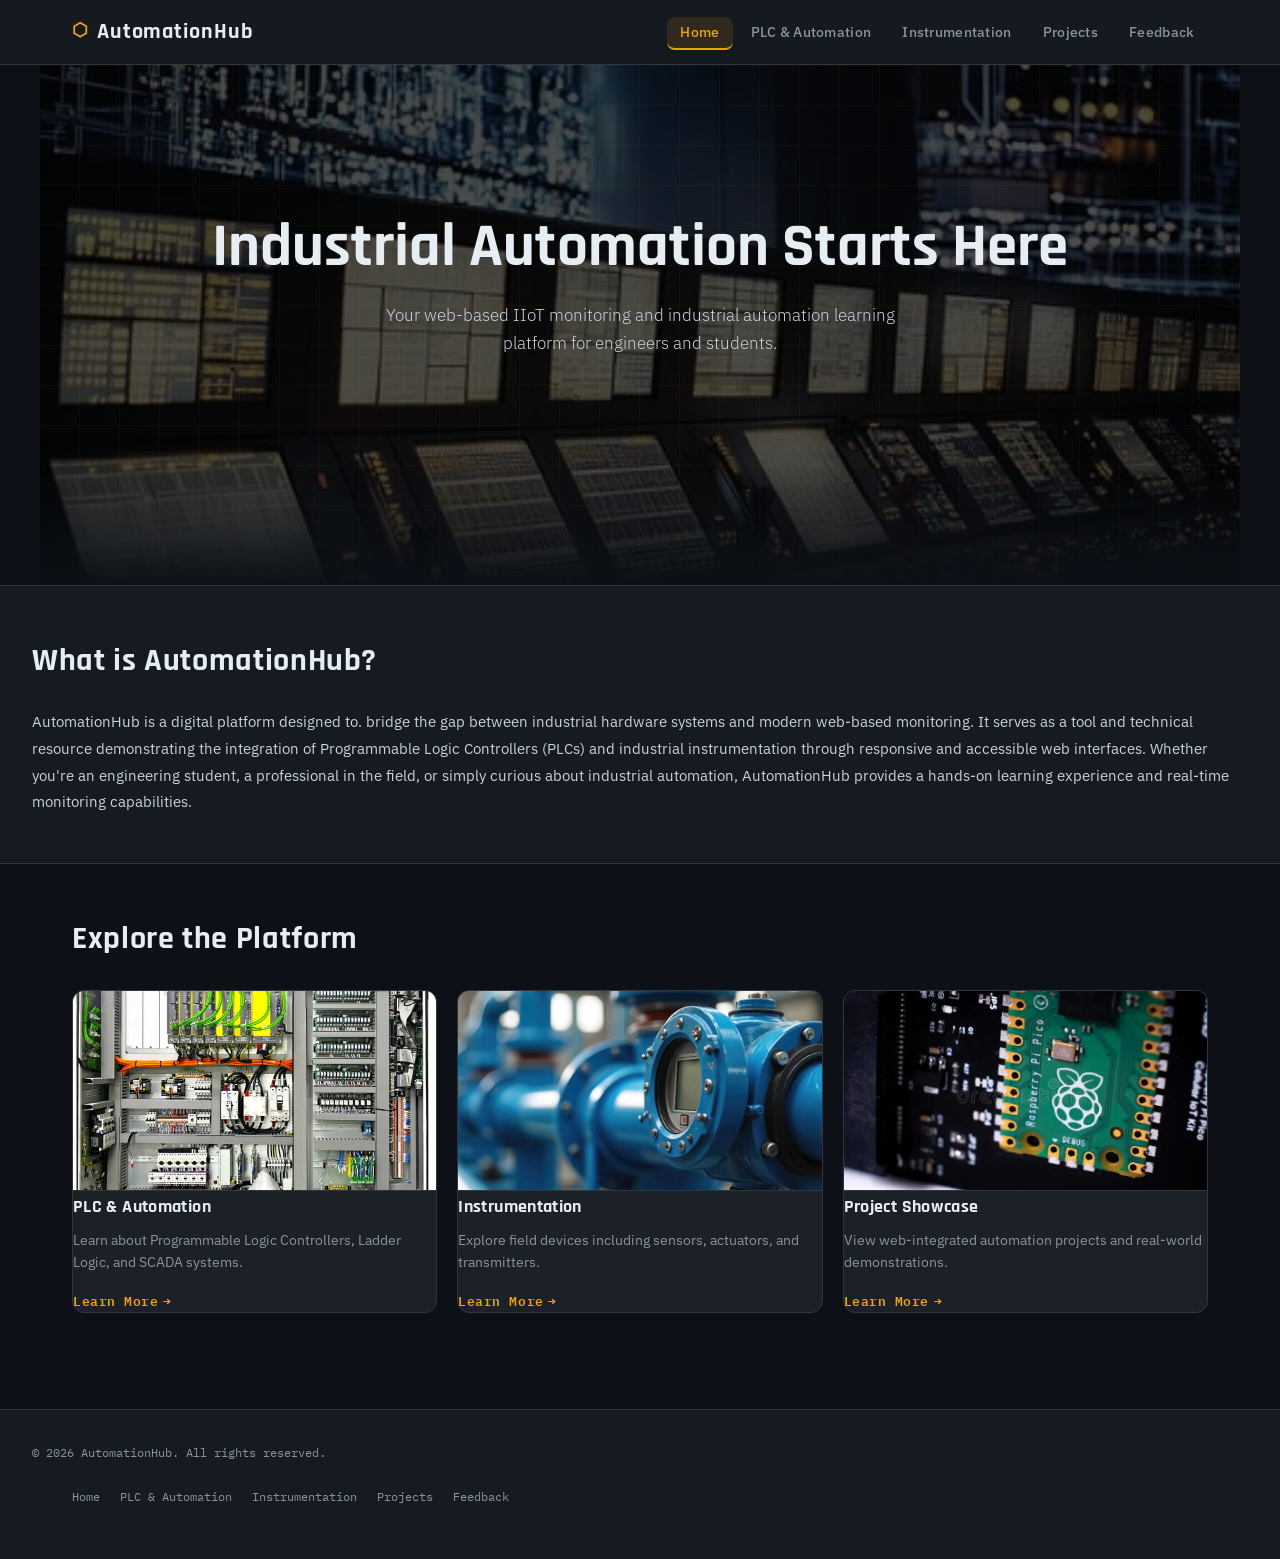
==== index.html @ cb18c628 "Add Font Awesome stylesheet link to index.html" ====
<!DOCTYPE html>
<html lang="en">
<head>
    <meta charset="UTF-8">
    <meta name="viewport" content="width=device-width, initial-scale=1.0">
    <meta name="description" content="AutomationHub - A web based IIoT monitoring and industrial automation learning platform">
    <title>AutomationHub | Home </title>
    <link rel="stylesheet" href="assets/css/style.css">
    <link rel="stylesheet" href="https://cdnjs.cloudflare.com/ajax/libs/font-awesome/6.5.0/css/all.min.css">
</head>
<body>

        <header>
            <nav>
                <div class="navlogo">
                    <a href="index.html">AutomationHub </a>
                </div>
                <ul class="navlinks">
                    <li><a href="index.html" class="active">Home</a></li>
                    <li><a href="plc.html">PLC &amp; Automation</a></li>
                    <li><a href="instrumentation.html">Instrumentation</a></li>
                    <li><a href="projects.html">Projects</a></li>
                    <li><a href="feedback.html">Feedback</a></li>
                </ul>

            </nav>

        </header>

        <main>
            <section id="hero">
                <img src="assets/images/hero-bg.jpg"
                     alt="Industrial control room with automation panels and monitoring screens"
                     width="1200"
                     height="600"
                     class="hero-img">
                <h1>Industrial Automation Starts Here</h1>
                <p>Your web-based IIoT monitoring and industrial automation learning platform for engineers and students.</p>
                <a href="plc.html" class="btn-primary">Explore Hub</a>
            </section>

            <section id="about">
                <h2>What is AutomationHub?</h2>
                <p>AutomationHub is a digital platform designed to. bridge the gap between industrial hardware systems and modern web-based monitoring. It serves as a tool and technical resource demonstrating the integration of Programmable Logic Controllers (PLCs) and industrial instrumentation through responsive and accessible web interfaces. Whether you're an engineering student, a professional in the field, or simply curious about industrial automation, AutomationHub provides a hands-on learning experience and real-time monitoring capabilities.</p>
            </section>

            <section id="features">
                <h2>Explore the Platform</h2>
                <div class="feature-cards">
                    <article class="card">
                        <img src="assets/images/plc-panel.jpg" alt="PLC and Automation Icon" width="80" height="80">
                        <h3>PLC &amp; Automation</h3>
                        <p>Learn about Programmable Logic Controllers, Ladder Logic, and SCADA systems.</p>
                        <a href="plc.html">Learn More</a>
                    </article>


                    <article class="card">
                        <img src="assets/images/instrumentation.jpg" alt="Instrumentation Icon" width="80" height="80">
                        <h3>Instrumentation</h3>
                        <p>Explore field devices including sensors, actuators, and transmitters.</p>
                        <a href="instrumentation.html">Learn More</a>
                    </article>

                    <article class="card">
                        <img src="assets/images/projects-cover.jpg" alt="Project Showcase Icon" width="80" height="80">
                        <h3>Project Showcase</h3>
                        <p>View web-integrated automation projects and real-world demonstrations.</p>
                        <a href="projects.html">Learn More</a>
                    </article>
                </div>
            </section>


        </main>
        <footer>
            <p>&copy; 2026 AutomationHub. All rights reserved.</p>
            <nav>
                <ul class="footer-links">
                    <li><a href="index.html">Home</a></li>
                    <li><a href="plc.html">PLC &amp; Automation</a></li>
                    <li><a href="instrumentation.html">Instrumentation</a></li>
                    <li><a href="projects.html">Projects</a></li>
                    <li><a href="feedback.html">Feedback</a></li>
                </ul>   
            </nav>
        </footer>
        <script src="assets/js/main.js"></script>
</body>
</html>
---- assets/css/style.css ----
/* ═══════════════════════════════════════════════════════════════
   AutomationHub — styles.css
   Theme: Industrial Dark | Amber Accent
   Fonts: Rajdhani (headings) + IBM Plex Sans (body) + IBM Plex Mono (labels)
═══════════════════════════════════════════════════════════════ */
 
@import url('https://fonts.googleapis.com/css2?family=Rajdhani:wght@400;500;600;700&family=IBM+Plex+Sans:wght@300;400;500;600&family=IBM+Plex+Mono:wght@400;500&display=swap');
 
/* ── VARIABLES ── */
:root {
  --bg:         #0d1117;
  --surface:    #161b22;
  --card:       #1c2128;
  --card-hover: #21262d;
  --border:     #30363d;
  --border-2:   #3d444d;
  --accent:     #f0a500;
  --accent-2:   #ffc340;
  --accent-dim: rgba(240,165,0,0.12);
  --accent-glow:rgba(240,165,0,0.06);
  --blue:       #1f6feb;
  --blue-light: #58a6ff;
  --green:      #3fb950;
  --red:        #f85149;
  --text:       #e6edf3;
  --text-2:     #c9d1d9;
  --muted:      #8b949e;
  --font-head:  'Rajdhani', sans-serif;
  --font-body:  'IBM Plex Sans', sans-serif;
  --font-mono:  'IBM Plex Mono', monospace;
  --radius:     8px;
  --radius-lg:  12px;
  --transition: 0.2s ease;
  --shadow:     0 4px 24px rgba(0,0,0,0.4);
}
 
/* ── RESET & BASE ── */
*, *::before, *::after {
  box-sizing: border-box;
  margin: 0;
  padding: 0;
}
 
html {
  scroll-behavior: smooth;
  font-size: 16px;
}
 
body {
  background: var(--bg);
  color: var(--text);
  font-family: var(--font-body);
  font-size: 1rem;
  line-height: 1.7;
  min-height: 100vh;
}
 
img {
  display: block;
  max-width: 100%;
}
 
a {
  color: var(--blue-light);
  text-decoration: none;
  transition: color var(--transition);
}
 
a:hover { color: var(--accent); }
 
ul { list-style: none; }
 
/* ── SKIP LINK (accessibility) ── */
.skip-link {
  position: absolute;
  top: -100%;
  left: 1rem;
  background: var(--accent);
  color: var(--bg);
  font-weight: 600;
  padding: .5rem 1rem;
  border-radius: 0 0 var(--radius) var(--radius);
  z-index: 9999;
  font-size: .85rem;
  transition: top .2s;
}
.skip-link:focus { top: 0; }
 
/* ═══════════════════════════════════════
   NAVBAR
═══════════════════════════════════════ */
header {
  position: sticky;
  top: 0;
  z-index: 100;
  background: rgba(22,27,34,0.92);
  backdrop-filter: blur(12px);
  -webkit-backdrop-filter: blur(12px);
  border-bottom: 1px solid var(--border);
}
 
nav {
  max-width: 1200px;
  margin: 0 auto;
  padding: 0 2rem;
  display: flex;
  align-items: center;
  justify-content: space-between;
  height: 64px;
  gap: 2rem;
}
 
.navlogo a {
  font-family: var(--font-head);
  font-size: 1.4rem;
  font-weight: 700;
  color: var(--text);
  letter-spacing: .04em;
  display: flex;
  align-items: center;
  gap: .5rem;
}
 
.navlogo a::before {
  content: '⬡';
  color: var(--accent);
  font-size: 1.1rem;
}
 
.navlinks {
  display: flex;
  gap: .25rem;
  align-items: center;
}
 
.navlinks a {
  color: var(--muted);
  font-size: .875rem;
  font-weight: 500;
  padding: .4rem .85rem;
  border-radius: var(--radius);
  border-bottom: 2px solid transparent;
  transition: all var(--transition);
  letter-spacing: .02em;
}
 
.navlinks a:hover {
  color: var(--text);
  background: var(--accent-dim);
}
 
.navlinks a.active {
  color: var(--accent);
  background: var(--accent-dim);
  border-bottom-color: var(--accent);
}
 
/* Mobile nav toggle */
.nav-toggle {
  display: none;
  flex-direction: column;
  gap: 5px;
  background: none;
  border: none;
  cursor: pointer;
  padding: .4rem;
}
 
.nav-toggle span {
  display: block;
  width: 24px;
  height: 2px;
  background: var(--text);
  border-radius: 2px;
  transition: all var(--transition);
}
 
/* ═══════════════════════════════════════
   HERO SECTION
═══════════════════════════════════════ */
#hero {
  position: relative;
  overflow: hidden;
  min-height: 520px;
  display: flex;
  flex-direction: column;
  align-items: center;
  justify-content: center;
  text-align: center;
  padding: 4rem 2rem;
}
 
.hero-img {
  position: absolute;
  inset: 0;
  width: 100%;
  height: 100%;
  object-fit: cover;
  object-position: center;
  z-index: 0;
  filter: brightness(0.3) saturate(0.8);
}
 
/* Grid overlay */
#hero::before {
  content: '';
  position: absolute;
  inset: 0;
  z-index: 1;
  background:
    repeating-linear-gradient(0deg,
      transparent, transparent 39px,
      rgba(240,165,0,0.04) 39px,
      rgba(240,165,0,0.04) 40px),
    repeating-linear-gradient(90deg,
      transparent, transparent 39px,
      rgba(240,165,0,0.04) 39px,
      rgba(240,165,0,0.04) 40px);
}
 
/* Bottom gradient fade */
#hero::after {
  content: '';
  position: absolute;
  bottom: 0;
  left: 0;
  right: 0;
  height: 120px;
  background: linear-gradient(to bottom, transparent, var(--bg));
  z-index: 2;
}
 
.hero-content {
  position: relative;
  z-index: 3;
  max-width: 680px;
}
 
.hero-eyebrow {
  font-family: var(--font-mono);
  font-size: .72rem;
  letter-spacing: .2em;
  text-transform: uppercase;
  color: var(--accent);
  margin-bottom: 1rem;
  opacity: 0;
  animation: fadeUp .6s ease .2s forwards;
}
 
#hero h1 {
  font-family: var(--font-head);
  font-size: clamp(2.2rem, 5vw, 3.8rem);
  font-weight: 700;
  line-height: 1.1;
  color: var(--text);
  margin-bottom: 1.25rem;
  opacity: 0;
  animation: fadeUp .6s ease .35s forwards;
}
 
#hero h1 span { color: var(--accent); }
 
#hero p {
  font-size: 1.05rem;
  color: var(--text-2);
  max-width: 520px;
  margin: 0 auto 2rem;
  line-height: 1.7;
  font-weight: 300;
  opacity: 0;
  animation: fadeUp .6s ease .5s forwards;
}
 
.hero-buttons {
  display: flex;
  gap: .75rem;
  justify-content: center;
  flex-wrap: wrap;
  opacity: 0;
  animation: fadeUp .6s ease .65s forwards;
}
 
/* ═══════════════════════════════════════
   BUTTONS
═══════════════════════════════════════ */
.btn-primary {
  display: inline-flex;
  align-items: center;
  gap: .4rem;
  background: var(--accent);
  color: #0d1117;
  font-family: var(--font-head);
  font-weight: 700;
  font-size: .95rem;
  letter-spacing: .04em;
  padding: .65rem 1.75rem;
  border-radius: var(--radius);
  border: none;
  cursor: pointer;
  transition: all var(--transition);
  text-decoration: none;
}
 
.btn-primary:hover {
  background: var(--accent-2);
  color: #0d1117;
  transform: translateY(-1px);
  box-shadow: 0 4px 16px rgba(240,165,0,0.3);
}
 
.btn-outline {
  display: inline-flex;
  align-items: center;
  gap: .4rem;
  background: transparent;
  color: var(--text);
  font-family: var(--font-head);
  font-weight: 600;
  font-size: .95rem;
  letter-spacing: .04em;
  padding: .65rem 1.75rem;
  border-radius: var(--radius);
  border: 1px solid var(--border-2);
  cursor: pointer;
  transition: all var(--transition);
  text-decoration: none;
}
 
.btn-outline:hover {
  border-color: var(--accent);
  color: var(--accent);
  background: var(--accent-dim);
}
 
/* ═══════════════════════════════════════
   SECTIONS — GENERAL
═══════════════════════════════════════ */
section {
  padding: 3.5rem 2rem;
  max-width: 1200px;
  margin: 0 auto;
}
 
section h2 {
  font-family: var(--font-head);
  font-size: clamp(1.5rem, 3vw, 2rem);
  font-weight: 700;
  color: var(--text);
  margin-bottom: 1.25rem;
  letter-spacing: .02em;
}
 
section p {
  color: var(--text-2);
  line-height: 1.75;
  font-size: .95rem;
}
 
/* Section divider */
.section-divider {
  width: 100%;
  height: 1px;
  background: linear-gradient(to right, transparent, var(--border), transparent);
  margin: 0 2rem;
  max-width: 1200px;
  margin-left: auto;
  margin-right: auto;
}
 
/* Section label (mono tag above heading) */
.section-label {
  font-family: var(--font-mono);
  font-size: .72rem;
  color: var(--accent);
  letter-spacing: .2em;
  text-transform: uppercase;
  margin-bottom: .6rem;
  display: block;
}
 
/* ═══════════════════════════════════════
   ABOUT SECTION
═══════════════════════════════════════ */
#about {
  background: var(--surface);
  max-width: 100%;
  border-top: 1px solid var(--border);
  border-bottom: 1px solid var(--border);
  padding: 3rem 2rem;
}
 
#about .about-inner {
  max-width: 1200px;
  margin: 0 auto;
}
 
/* ═══════════════════════════════════════
   FEATURE CARDS (Home page)
═══════════════════════════════════════ */
#features {
  padding-top: 3rem;
  padding-bottom: 4rem;
}
 
.feature-cards {
  display: grid;
  grid-template-columns: repeat(3, 1fr);
  gap: 1.25rem;
  margin-top: 1.5rem;
}
 
.card {
  background: var(--card);
  border: 1px solid var(--border);
  border-radius: var(--radius-lg);
  overflow: hidden;
  transition: all var(--transition);
  display: flex;
  flex-direction: column;
}
 
.card:hover {
  border-color: var(--accent);
  background: var(--card-hover);
  transform: translateY(-3px);
  box-shadow: 0 8px 32px rgba(240,165,0,0.08);
}
 
.card img {
  width: 100%;
  height: 200px;
  object-fit: cover;
  object-position: center;
  border-bottom: 1px solid var(--border);
  transition: filter var(--transition);
}
 
.card:hover img {
  filter: brightness(1.1);
}
 
.card-body {
  padding: 1.25rem;
  flex: 1;
  display: flex;
  flex-direction: column;
}
 
.card h3 {
  font-family: var(--font-head);
  font-size: 1.15rem;
  font-weight: 700;
  color: var(--text);
  margin-bottom: .4rem;
  letter-spacing: .02em;
}
 
.card p {
  font-size: .875rem;
  color: var(--muted);
  line-height: 1.6;
  flex: 1;
}
 
.card a {
  display: inline-flex;
  align-items: center;
  gap: .3rem;
  margin-top: 1rem;
  font-size: .82rem;
  font-weight: 600;
  color: var(--accent);
  letter-spacing: .04em;
  font-family: var(--font-mono);
  transition: gap var(--transition);
}
 
.card a::after { content: '→'; }
.card a:hover { gap: .5rem; color: var(--accent-2); }
 
/* ═══════════════════════════════════════
   PAGE BANNER (inner pages)
═══════════════════════════════════════ */
.page-banner {
  background: var(--surface);
  border-bottom: 1px solid var(--border);
  padding: 2.5rem 2rem;
  position: relative;
  overflow: hidden;
}
 
.page-banner::before {
  content: '';
  position: absolute;
  inset: 0;
  background: repeating-linear-gradient(
    90deg,
    transparent, transparent 59px,
    rgba(240,165,0,0.03) 59px,
    rgba(240,165,0,0.03) 60px
  );
  pointer-events: none;
}
 
.page-banner-inner {
  max-width: 1200px;
  margin: 0 auto;
  position: relative;
}
 
.page-banner h1 {
  font-family: var(--font-head);
  font-size: clamp(1.8rem, 4vw, 2.8rem);
  font-weight: 700;
  color: var(--text);
  margin-bottom: .4rem;
  letter-spacing: .02em;
}
 
.page-banner h1 span { color: var(--accent); }
 
.page-banner p {
  font-size: .95rem;
  color: var(--muted);
  max-width: 600px;
}
 
/* Breadcrumb */
.breadcrumb {
  display: flex;
  align-items: center;
  gap: .4rem;
  margin-top: .75rem;
  font-family: var(--font-mono);
  font-size: .75rem;
  color: var(--muted);
}
 
.breadcrumb a { color: var(--blue-light); }
.breadcrumb a:hover { color: var(--accent); }
.breadcrumb span[aria-hidden] { color: var(--border-2); }
 
/* ═══════════════════════════════════════
   TWO COLUMN LAYOUT (PLC, Instrumentation)
═══════════════════════════════════════ */
.two-col {
  display: grid;
  grid-template-columns: 1fr 1fr;
  gap: 2rem;
  align-items: start;
}
 
/* Topic block (PLC page) */
.topic-block {
  background: var(--card);
  border: 1px solid var(--border);
  border-radius: var(--radius-lg);
  overflow: hidden;
  transition: border-color var(--transition);
}
 
.topic-block:hover { border-color: var(--border-2); }
 
.topic-block img {
  width: 100%;
  height: 200px;
  object-fit: cover;
  border-bottom: 1px solid var(--border);
}
 
.topic-block-body {
  padding: 1.25rem;
}
 
.topic-block h2 {
  font-size: 1.2rem;
  margin-bottom: .5rem;
}
 
.topic-block p {
  font-size: .875rem;
  color: var(--muted);
  margin-bottom: .75rem;
}
 
.topic-block ul {
  list-style: none;
  padding: 0;
  margin-top: .5rem;
}
 
.topic-block ul li {
  font-size: .82rem;
  color: var(--muted);
  padding: .25rem 0 .25rem 1.1rem;
  position: relative;
  border-bottom: 1px solid var(--border);
}
 
.topic-block ul li:last-child { border-bottom: none; }
 
.topic-block ul li::before {
  content: '▸';
  position: absolute;
  left: 0;
  color: var(--accent);
  font-size: .75rem;
}
 
/* Figure + figcaption */
figure { margin: 0; }
 
figcaption {
  font-family: var(--font-mono);
  font-size: .72rem;
  color: var(--muted);
  padding: .5rem .75rem;
  background: var(--surface);
  border-top: 1px solid var(--border);
}
 
/* ═══════════════════════════════════════
   DEVICE CARDS (Instrumentation page)
═══════════════════════════════════════ */
.device-cards {
  display: grid;
  grid-template-columns: repeat(3, 1fr);
  gap: 1.25rem;
  margin-top: 1.5rem;
}
 
.device-card {
  background: var(--card);
  border: 1px solid var(--border);
  border-radius: var(--radius-lg);
  overflow: hidden;
  transition: all var(--transition);
  text-align: center;
}
 
.device-card:hover {
  border-color: var(--accent);
  transform: translateY(-2px);
}
 
.device-card img {
  width: 100%;
  height: 160px;
  object-fit: cover;
  border-bottom: 1px solid var(--border);
}
 
.device-card-body {
  padding: 1.25rem;
}
 
.device-card h3 {
  font-family: var(--font-head);
  font-size: 1.1rem;
  font-weight: 700;
  color: var(--text);
  margin-bottom: .4rem;
}
 
.device-card p {
  font-size: .82rem;
  color: var(--muted);
  line-height: 1.6;
}
 
/* Detail section */
.detail-text h2 { margin-bottom: .75rem; }
.detail-text p + p { margin-top: .75rem; }
 
.detail-image img {
  width: 100%;
  border-radius: var(--radius-lg);
  border: 1px solid var(--border);
  object-fit: cover;
  height: 280px;
}
 
/* ═══════════════════════════════════════
   PROJECT CARDS (Projects page)
═══════════════════════════════════════ */
.projects-grid {
  display: grid;
  grid-template-columns: repeat(2, 1fr);
  gap: 1.25rem;
  margin-top: 1.5rem;
}
 
.project-card {
  background: var(--card);
  border: 1px solid var(--border);
  border-radius: var(--radius-lg);
  overflow: hidden;
  transition: all var(--transition);
}
 
.project-card:hover {
  border-color: var(--accent);
  transform: translateY(-3px);
  box-shadow: 0 8px 32px rgba(0,0,0,0.3);
}
 
.project-card img {
  width: 100%;
  height: 200px;
  object-fit: cover;
  border-bottom: 1px solid var(--border);
  transition: filter var(--transition);
}
 
.project-card:hover img { filter: brightness(1.1); }
 
.project-info {
  padding: 1.25rem;
}
 
.project-info h3 {
  font-family: var(--font-head);
  font-size: 1.15rem;
  font-weight: 700;
  color: var(--text);
  margin-bottom: .4rem;
}
 
.project-info p {
  font-size: .875rem;
  color: var(--muted);
  line-height: 1.6;
  margin-bottom: .85rem;
}
 
/* Project tags */
.project-tags {
  display: flex;
  flex-wrap: wrap;
  gap: .35rem;
  list-style: none;
  padding: 0;
  margin-bottom: .85rem;
}
 
.project-tag {
  font-family: var(--font-mono);
  font-size: .72rem;
  padding: .2rem .55rem;
  border-radius: 4px;
  background: var(--accent-dim);
  color: var(--accent);
  border: 1px solid rgba(240,165,0,0.2);
  letter-spacing: .04em;
}
 
.project-tag.blue {
  background: rgba(31,111,235,0.1);
  color: var(--blue-light);
  border-color: rgba(31,111,235,0.2);
}
 
.project-link {
  display: inline-flex;
  align-items: center;
  gap: .3rem;
  font-size: .82rem;
  font-family: var(--font-mono);
  color: var(--blue-light);
  font-weight: 500;
  transition: gap var(--transition);
}
 
.project-link::after { content: '↗'; font-size: .75rem; }
.project-link:hover { color: var(--accent); gap: .5rem; }
 
/* ═══════════════════════════════════════
   FEEDBACK FORM
═══════════════════════════════════════ */
#contact-form {
  max-width: 600px;
  margin: 0 auto;
}
 
.form-group {
  margin-bottom: 1.25rem;
}
 
.form-group label {
  display: block;
  font-size: .85rem;
  font-weight: 500;
  color: var(--text-2);
  margin-bottom: .4rem;
  font-family: var(--font-mono);
  letter-spacing: .04em;
}
 
.required { color: var(--red); margin-left: .15rem; }
 
.visually-hidden {
  position: absolute;
  width: 1px;
  height: 1px;
  overflow: hidden;
  clip: rect(0,0,0,0);
  white-space: nowrap;
}
 
input[type="text"],
input[type="email"],
select,
textarea {
  width: 100%;
  background: var(--card);
  border: 1px solid var(--border);
  border-radius: var(--radius);
  padding: .7rem 1rem;
  color: var(--text);
  font-family: var(--font-body);
  font-size: .9rem;
  transition: border-color var(--transition), box-shadow var(--transition);
  outline: none;
  -webkit-appearance: none;
}
 
input[type="text"]:focus,
input[type="email"]:focus,
select:focus,
textarea:focus {
  border-color: var(--accent);
  box-shadow: 0 0 0 3px rgba(240,165,0,0.12);
}
 
input[type="text"].input-error,
input[type="email"].input-error,
select.input-error,
textarea.input-error {
  border-color: var(--red);
  box-shadow: 0 0 0 3px rgba(248,81,73,0.12);
}
 
input::placeholder,
textarea::placeholder { color: var(--muted); }
 
select { cursor: pointer; color: var(--text); }
select option { background: var(--card); }
 
textarea {
  resize: vertical;
  min-height: 120px;
  line-height: 1.6;
}
 
.char-count {
  font-family: var(--font-mono);
  font-size: .72rem;
  color: var(--muted);
  display: block;
  margin-top: .3rem;
  text-align: right;
}
 
.error-msg {
  font-size: .8rem;
  color: var(--red);
  display: block;
  margin-top: .3rem;
  font-family: var(--font-mono);
}
 
.form-note {
  font-size: .8rem;
  color: var(--muted);
  margin-bottom: 1.25rem;
  font-family: var(--font-mono);
}
 
/* Success message */
.success-msg {
  background: rgba(63,185,80,0.08);
  border: 1px solid rgba(63,185,80,0.3);
  border-left: 4px solid var(--green);
  border-radius: var(--radius);
  padding: 1rem 1.25rem;
  margin-bottom: 1.5rem;
  color: var(--green);
  font-size: .9rem;
}
 
/* ═══════════════════════════════════════
   SUMMARY / CALLOUT BOXES
═══════════════════════════════════════ */
.callout {
  background: var(--surface);
  border: 1px solid var(--border);
  border-left: 4px solid var(--accent);
  border-radius: var(--radius);
  padding: 1.25rem 1.5rem;
  margin: 1.5rem 0;
}
 
.callout p {
  font-size: .9rem;
  color: var(--text-2);
}
 
/* ═══════════════════════════════════════
   FOOTER
═══════════════════════════════════════ */
footer {
  background: var(--surface);
  border-top: 1px solid var(--border);
  padding: 2rem;
  margin-top: 2rem;
}
 
.footer-inner {
  max-width: 1200px;
  margin: 0 auto;
  display: flex;
  align-items: center;
  justify-content: space-between;
  flex-wrap: wrap;
  gap: 1rem;
}
 
footer p {
  font-family: var(--font-mono);
  font-size: .78rem;
  color: var(--muted);
}
 
.footer-links {
  display: flex;
  gap: 1.25rem;
  flex-wrap: wrap;
}
 
.footer-links a {
  font-family: var(--font-mono);
  font-size: .78rem;
  color: var(--muted);
  transition: color var(--transition);
}
 
.footer-links a:hover { color: var(--accent); }
 
/* ═══════════════════════════════════════
   ANIMATIONS
═══════════════════════════════════════ */
@keyframes fadeUp {
  from { opacity: 0; transform: translateY(16px); }
  to   { opacity: 1; transform: translateY(0); }
}
 
@keyframes fadeIn {
  from { opacity: 0; }
  to   { opacity: 1; }
}
 
/* Scroll reveal (JS adds .revealed class) */
.reveal {
  opacity: 0;
  transform: translateY(24px);
  transition: opacity .6s ease, transform .6s ease;
}
 
.reveal.revealed {
  opacity: 1;
  transform: translateY(0);
}
 
/* ═══════════════════════════════════════
   MOBILE NAV OPEN STATE
═══════════════════════════════════════ */
.nav-open .navlinks {
  display: flex !important;
  flex-direction: column;
  position: absolute;
  top: 64px;
  left: 0;
  right: 0;
  background: var(--surface);
  border-bottom: 1px solid var(--border);
  padding: 1rem;
  gap: .25rem;
  animation: fadeIn .15s ease;
}
 
/* ═══════════════════════════════════════
   RESPONSIVE
═══════════════════════════════════════ */
@media (max-width: 900px) {
  .feature-cards,
  .device-cards { grid-template-columns: repeat(2, 1fr); }
  .projects-grid { grid-template-columns: 1fr; }
  .two-col { grid-template-columns: 1fr; }
}
 
@media (max-width: 640px) {
  nav { padding: 0 1rem; }
  section { padding: 2.5rem 1rem; }
  .page-banner { padding: 1.75rem 1rem; }
 
  .navlinks {
    display: none;
  }
 
  .nav-toggle { display: flex; }
 
  .feature-cards,
  .device-cards { grid-template-columns: 1fr; }
 
  #hero { min-height: 380px; padding: 3rem 1rem; }
  #hero h1 { font-size: 2rem; }
 
  .footer-inner { flex-direction: column; align-items: flex-start; }
  .footer-links { gap: .75rem; }
 
  .hero-buttons { flex-direction: column; align-items: center; }
}
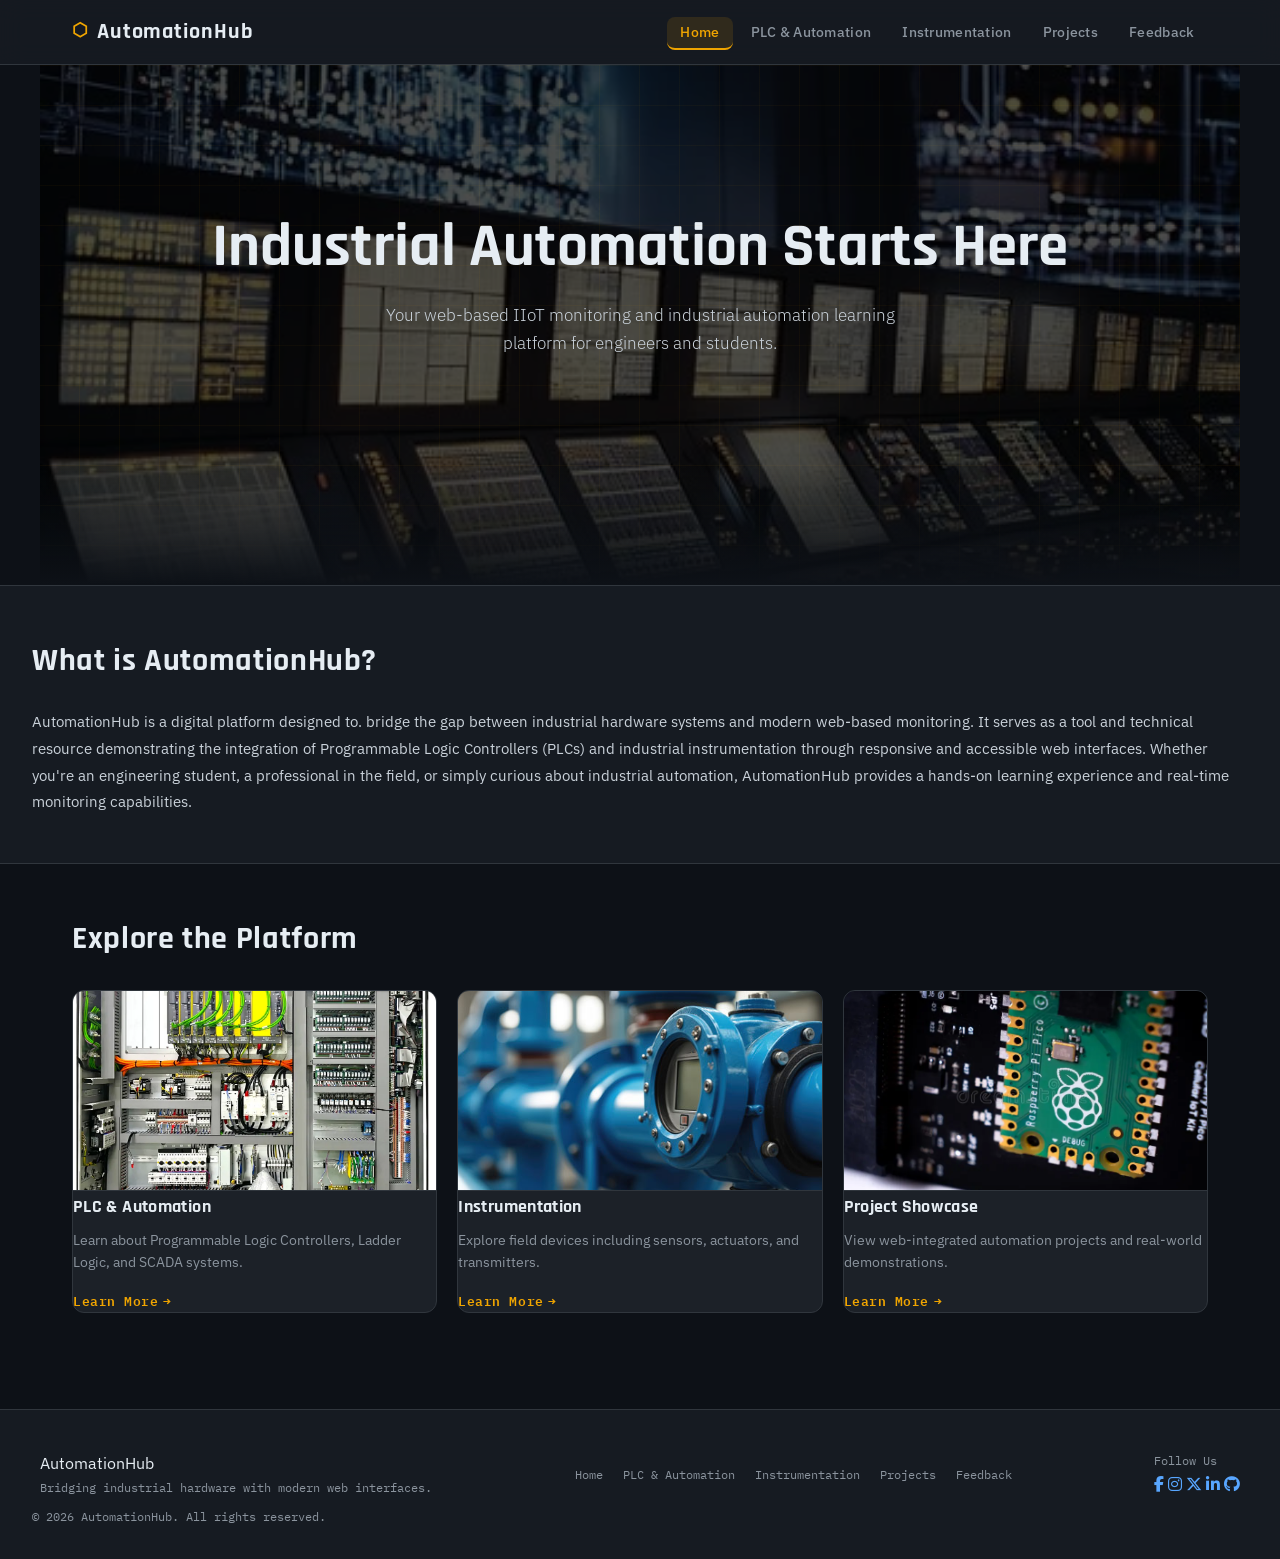
==== commit e6f08176: "Revamp footer with new layout and social links" ====
--- a/index.html
+++ b/index.html
@@ -73,18 +73,49 @@
 
 
         </main>
-        <footer>
-            <p>&copy; 2026 AutomationHub. All rights reserved.</p>
-            <nav>
-                <ul class="footer-links">
-                    <li><a href="index.html">Home</a></li>
-                    <li><a href="plc.html">PLC &amp; Automation</a></li>
-                    <li><a href="instrumentation.html">Instrumentation</a></li>
-                    <li><a href="projects.html">Projects</a></li>
-                    <li><a href="feedback.html">Feedback</a></li>
-                </ul>   
-            </nav>
-        </footer>
+       <footer>
+  <div class="footer-inner">
+    <div class="footer-left">
+      <div class="footer-logo">AutomationHub</div>
+      <p class="footer-tagline">Bridging industrial hardware with modern web interfaces.</p>
+    </div>
+
+    <nav aria-label="Footer navigation">
+      <ul class="footer-links">
+        <li><a href="index.html">Home</a></li>
+        <li><a href="plc.html">PLC &amp; Automation</a></li>
+        <li><a href="instrumentation.html">Instrumentation</a></li>
+        <li><a href="projects.html">Projects</a></li>
+        <li><a href="feedback.html">Feedback</a></li>
+      </ul>
+    </nav>
+
+    <div class="footer-social">
+      <p class="social-label">Follow Us</p>
+      <div class="social-icons">
+        <a href="https://facebook.com" target="_blank" rel="noopener noreferrer" aria-label="Facebook">
+          <i class="fab fa-facebook-f"></i>
+        </a>
+        <a href="https://instagram.com" target="_blank" rel="noopener noreferrer" aria-label="Instagram">
+          <i class="fab fa-instagram"></i>
+        </a>
+        <a href="https://x.com" target="_blank" rel="noopener noreferrer" aria-label="X (Twitter)">
+          <i class="fab fa-x-twitter"></i>
+        </a>
+        <a href="https://linkedin.com" target="_blank" rel="noopener noreferrer" aria-label="LinkedIn">
+          <i class="fab fa-linkedin-in"></i>
+        </a>
+        <a href="https://github.com/schrodingers-word" target="_blank" rel="noopener noreferrer" aria-label="GitHub">
+          <i class="fab fa-github"></i>
+        </a>
+      </div>
+    </div>
+  </div>
+
+  <div class="footer-bottom">
+    <p>&copy; <span id="footer-year">2026</span> AutomationHub. All rights reserved.</p>
+  </div>
+</footer>
         <script src="assets/js/main.js"></script>
 </body>
 </html>
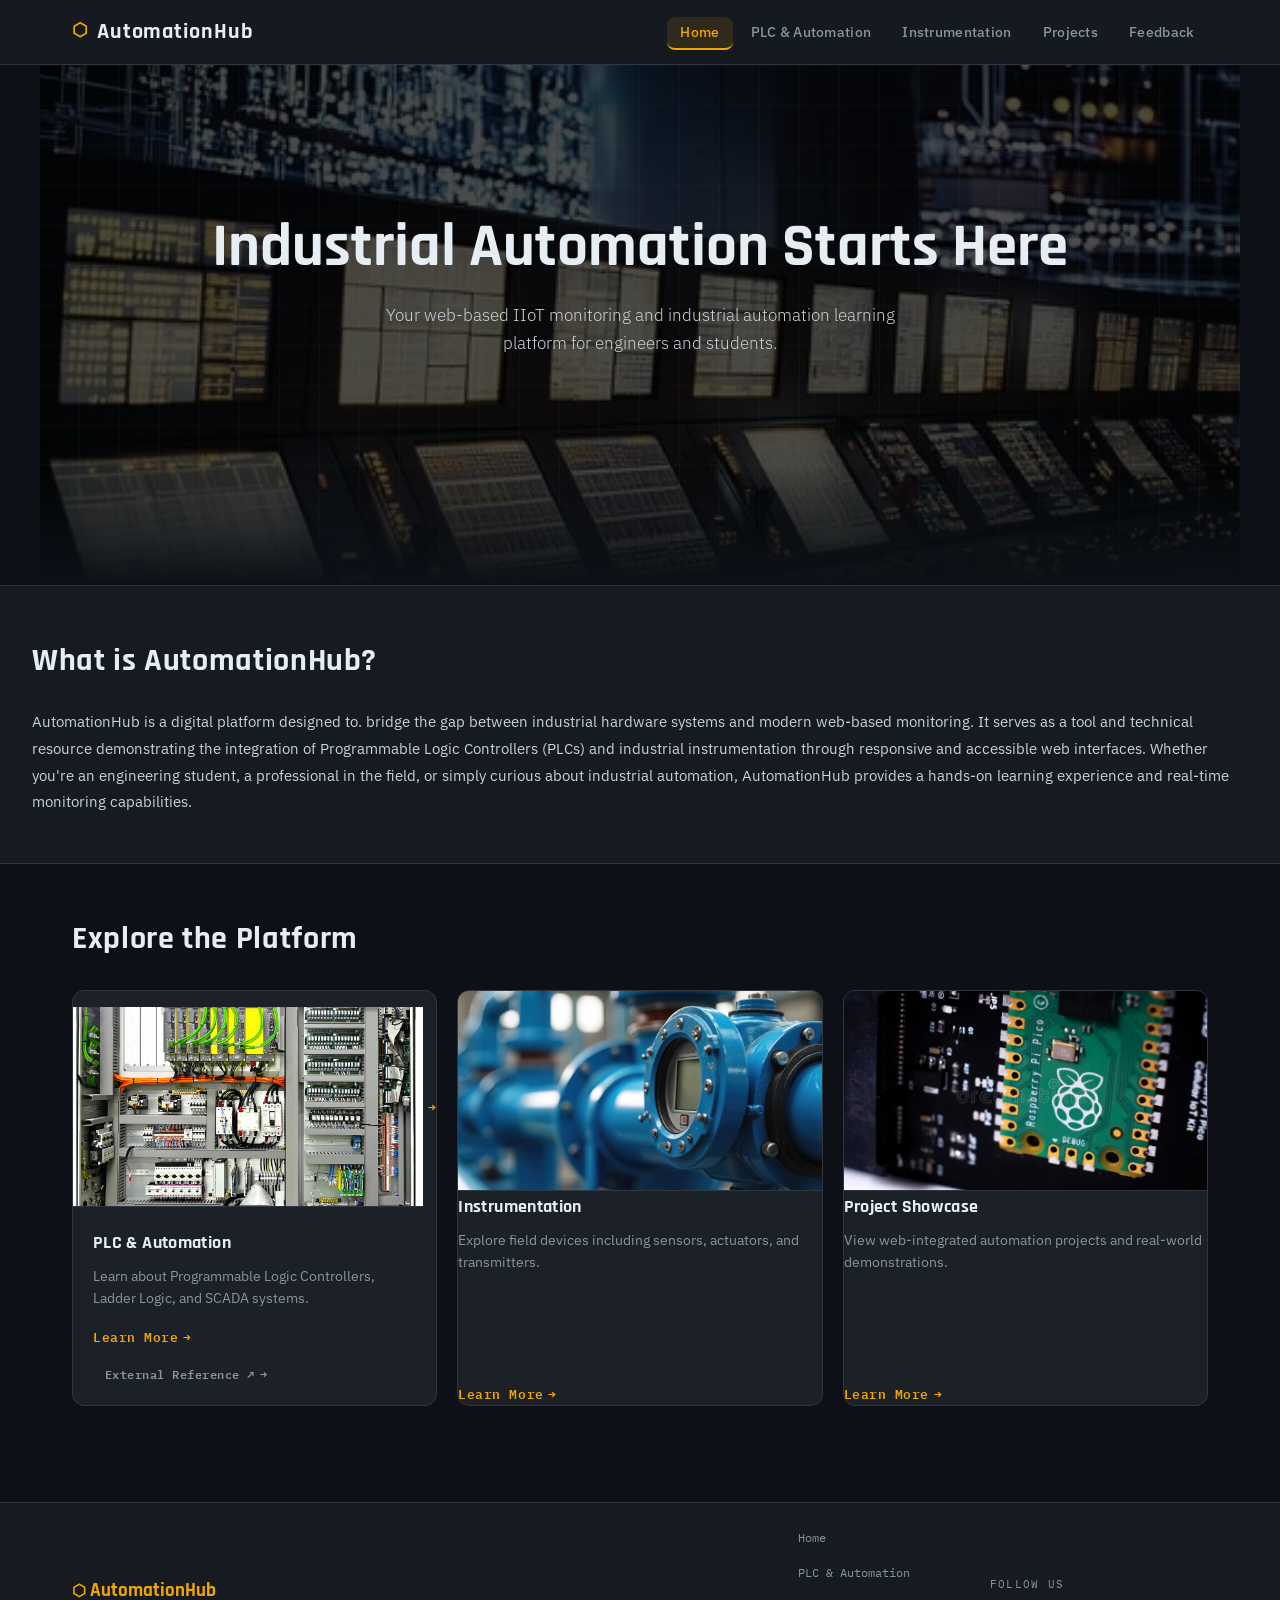
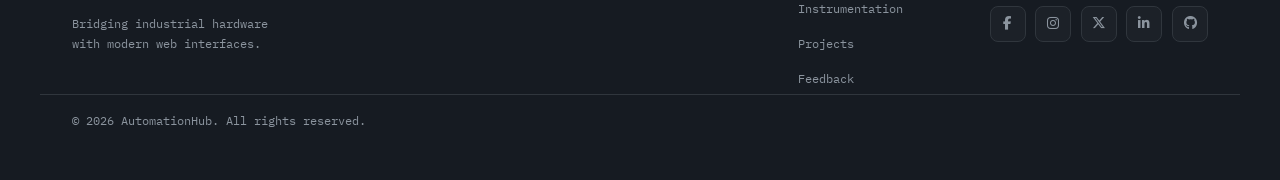
==== commit ad4bbe09: "Add external link to PLCacademy in features section" ====
--- a/index.html
+++ b/index.html
@@ -48,10 +48,19 @@
                 <h2>Explore the Platform</h2>
                 <div class="feature-cards">
                     <article class="card">
+                        <a href="https://www.plcacademy.com/ladder-logic-tutorial/"
+                           target="_blank" rel="noopener noreferrer"
+                           aria-label="Learn more about PLCs at PLCacademy — opens in new tab">
                         <img src="assets/images/plc-panel.jpg" alt="PLC and Automation Icon" width="80" height="80">
+                         </a>
+                        <div class="card-body">
                         <h3>PLC &amp; Automation</h3>
                         <p>Learn about Programmable Logic Controllers, Ladder Logic, and SCADA systems.</p>
                         <a href="plc.html">Learn More</a>
+                        <a href="https://www.plcacademy.com" target="_blank"
+                           rel="noopener noreferrer" style="margin-left:.75rem;font-size:.78rem;
+                           color:var(--muted)">External Reference ↗</a>
+                    </div>
                     </article>
 
 
--- a/assets/css/style.css
+++ b/assets/css/style.css
@@ -3,9 +3,9 @@
    Theme: Industrial Dark | Amber Accent
    Fonts: Rajdhani (headings) + IBM Plex Sans (body) + IBM Plex Mono (labels)
 ═══════════════════════════════════════════════════════════════ */
- 
+
 @import url('https://fonts.googleapis.com/css2?family=Rajdhani:wght@400;500;600;700&family=IBM+Plex+Sans:wght@300;400;500;600&family=IBM+Plex+Mono:wght@400;500&display=swap');
- 
+
 /* ── VARIABLES ── */
 :root {
   --bg:         #0d1117;
@@ -33,19 +33,19 @@
   --transition: 0.2s ease;
   --shadow:     0 4px 24px rgba(0,0,0,0.4);
 }
- 
+
 /* ── RESET & BASE ── */
 *, *::before, *::after {
   box-sizing: border-box;
   margin: 0;
   padding: 0;
 }
- 
+
 html {
   scroll-behavior: smooth;
   font-size: 16px;
 }
- 
+
 body {
   background: var(--bg);
   color: var(--text);
@@ -54,22 +54,22 @@
   line-height: 1.7;
   min-height: 100vh;
 }
- 
+
 img {
   display: block;
   max-width: 100%;
 }
- 
+
 a {
   color: var(--blue-light);
   text-decoration: none;
   transition: color var(--transition);
 }
- 
+
 a:hover { color: var(--accent); }
- 
+
 ul { list-style: none; }
- 
+
 /* ── SKIP LINK (accessibility) ── */
 .skip-link {
   position: absolute;
@@ -85,7 +85,7 @@
   transition: top .2s;
 }
 .skip-link:focus { top: 0; }
- 
+
 /* ═══════════════════════════════════════
    NAVBAR
 ═══════════════════════════════════════ */
@@ -98,7 +98,7 @@
   -webkit-backdrop-filter: blur(12px);
   border-bottom: 1px solid var(--border);
 }
- 
+
 nav {
   max-width: 1200px;
   margin: 0 auto;
@@ -109,7 +109,7 @@
   height: 64px;
   gap: 2rem;
 }
- 
+
 .navlogo a {
   font-family: var(--font-head);
   font-size: 1.4rem;
@@ -120,19 +120,19 @@
   align-items: center;
   gap: .5rem;
 }
- 
+
 .navlogo a::before {
   content: '⬡';
   color: var(--accent);
   font-size: 1.1rem;
 }
- 
+
 .navlinks {
   display: flex;
   gap: .25rem;
   align-items: center;
 }
- 
+
 .navlinks a {
   color: var(--muted);
   font-size: .875rem;
@@ -143,18 +143,18 @@
   transition: all var(--transition);
   letter-spacing: .02em;
 }
- 
+
 .navlinks a:hover {
   color: var(--text);
   background: var(--accent-dim);
 }
- 
+
 .navlinks a.active {
   color: var(--accent);
   background: var(--accent-dim);
   border-bottom-color: var(--accent);
 }
- 
+
 /* Mobile nav toggle */
 .nav-toggle {
   display: none;
@@ -165,7 +165,7 @@
   cursor: pointer;
   padding: .4rem;
 }
- 
+
 .nav-toggle span {
   display: block;
   width: 24px;
@@ -174,7 +174,7 @@
   border-radius: 2px;
   transition: all var(--transition);
 }
- 
+
 /* ═══════════════════════════════════════
    HERO SECTION
 ═══════════════════════════════════════ */
@@ -189,7 +189,7 @@
   text-align: center;
   padding: 4rem 2rem;
 }
- 
+
 .hero-img {
   position: absolute;
   inset: 0;
@@ -200,7 +200,7 @@
   z-index: 0;
   filter: brightness(0.3) saturate(0.8);
 }
- 
+
 /* Grid overlay */
 #hero::before {
   content: '';
@@ -217,7 +217,7 @@
       rgba(240,165,0,0.04) 39px,
       rgba(240,165,0,0.04) 40px);
 }
- 
+
 /* Bottom gradient fade */
 #hero::after {
   content: '';
@@ -229,13 +229,13 @@
   background: linear-gradient(to bottom, transparent, var(--bg));
   z-index: 2;
 }
- 
+
 .hero-content {
   position: relative;
   z-index: 3;
   max-width: 680px;
 }
- 
+
 .hero-eyebrow {
   font-family: var(--font-mono);
   font-size: .72rem;
@@ -246,7 +246,7 @@
   opacity: 0;
   animation: fadeUp .6s ease .2s forwards;
 }
- 
+
 #hero h1 {
   font-family: var(--font-head);
   font-size: clamp(2.2rem, 5vw, 3.8rem);
@@ -257,9 +257,9 @@
   opacity: 0;
   animation: fadeUp .6s ease .35s forwards;
 }
- 
+
 #hero h1 span { color: var(--accent); }
- 
+
 #hero p {
   font-size: 1.05rem;
   color: var(--text-2);
@@ -270,7 +270,7 @@
   opacity: 0;
   animation: fadeUp .6s ease .5s forwards;
 }
- 
+
 .hero-buttons {
   display: flex;
   gap: .75rem;
@@ -279,7 +279,7 @@
   opacity: 0;
   animation: fadeUp .6s ease .65s forwards;
 }
- 
+
 /* ═══════════════════════════════════════
    BUTTONS
 ═══════════════════════════════════════ */
@@ -300,14 +300,14 @@
   transition: all var(--transition);
   text-decoration: none;
 }
- 
+
 .btn-primary:hover {
   background: var(--accent-2);
   color: #0d1117;
   transform: translateY(-1px);
   box-shadow: 0 4px 16px rgba(240,165,0,0.3);
 }
- 
+
 .btn-outline {
   display: inline-flex;
   align-items: center;
@@ -325,13 +325,13 @@
   transition: all var(--transition);
   text-decoration: none;
 }
- 
+
 .btn-outline:hover {
   border-color: var(--accent);
   color: var(--accent);
   background: var(--accent-dim);
 }
- 
+
 /* ═══════════════════════════════════════
    SECTIONS — GENERAL
 ═══════════════════════════════════════ */
@@ -340,7 +340,7 @@
   max-width: 1200px;
   margin: 0 auto;
 }
- 
+
 section h2 {
   font-family: var(--font-head);
   font-size: clamp(1.5rem, 3vw, 2rem);
@@ -349,13 +349,13 @@
   margin-bottom: 1.25rem;
   letter-spacing: .02em;
 }
- 
+
 section p {
   color: var(--text-2);
   line-height: 1.75;
   font-size: .95rem;
 }
- 
+
 /* Section divider */
 .section-divider {
   width: 100%;
@@ -366,7 +366,7 @@
   margin-left: auto;
   margin-right: auto;
 }
- 
+
 /* Section label (mono tag above heading) */
 .section-label {
   font-family: var(--font-mono);
@@ -377,7 +377,7 @@
   margin-bottom: .6rem;
   display: block;
 }
- 
+
 /* ═══════════════════════════════════════
    ABOUT SECTION
 ═══════════════════════════════════════ */
@@ -388,12 +388,12 @@
   border-bottom: 1px solid var(--border);
   padding: 3rem 2rem;
 }
- 
+
 #about .about-inner {
   max-width: 1200px;
   margin: 0 auto;
 }
- 
+
 /* ═══════════════════════════════════════
    FEATURE CARDS (Home page)
 ═══════════════════════════════════════ */
@@ -401,14 +401,14 @@
   padding-top: 3rem;
   padding-bottom: 4rem;
 }
- 
+
 .feature-cards {
   display: grid;
   grid-template-columns: repeat(3, 1fr);
   gap: 1.25rem;
   margin-top: 1.5rem;
 }
- 
+
 .card {
   background: var(--card);
   border: 1px solid var(--border);
@@ -418,14 +418,14 @@
   display: flex;
   flex-direction: column;
 }
- 
+
 .card:hover {
   border-color: var(--accent);
   background: var(--card-hover);
   transform: translateY(-3px);
   box-shadow: 0 8px 32px rgba(240,165,0,0.08);
 }
- 
+
 .card img {
   width: 100%;
   height: 200px;
@@ -434,18 +434,18 @@
   border-bottom: 1px solid var(--border);
   transition: filter var(--transition);
 }
- 
+
 .card:hover img {
   filter: brightness(1.1);
 }
- 
+
 .card-body {
   padding: 1.25rem;
   flex: 1;
   display: flex;
   flex-direction: column;
 }
- 
+
 .card h3 {
   font-family: var(--font-head);
   font-size: 1.15rem;
@@ -454,14 +454,14 @@
   margin-bottom: .4rem;
   letter-spacing: .02em;
 }
- 
+
 .card p {
   font-size: .875rem;
   color: var(--muted);
   line-height: 1.6;
   flex: 1;
 }
- 
+
 .card a {
   display: inline-flex;
   align-items: center;
@@ -474,10 +474,10 @@
   font-family: var(--font-mono);
   transition: gap var(--transition);
 }
- 
+
 .card a::after { content: '→'; }
 .card a:hover { gap: .5rem; color: var(--accent-2); }
- 
+
 /* ═══════════════════════════════════════
    PAGE BANNER (inner pages)
 ═══════════════════════════════════════ */
@@ -488,7 +488,7 @@
   position: relative;
   overflow: hidden;
 }
- 
+
 .page-banner::before {
   content: '';
   position: absolute;
@@ -501,13 +501,13 @@
   );
   pointer-events: none;
 }
- 
+
 .page-banner-inner {
   max-width: 1200px;
   margin: 0 auto;
   position: relative;
 }
- 
+
 .page-banner h1 {
   font-family: var(--font-head);
   font-size: clamp(1.8rem, 4vw, 2.8rem);
@@ -516,15 +516,15 @@
   margin-bottom: .4rem;
   letter-spacing: .02em;
 }
- 
+
 .page-banner h1 span { color: var(--accent); }
- 
+
 .page-banner p {
   font-size: .95rem;
   color: var(--muted);
   max-width: 600px;
 }
- 
+
 /* Breadcrumb */
 .breadcrumb {
   display: flex;
@@ -535,11 +535,11 @@
   font-size: .75rem;
   color: var(--muted);
 }
- 
+
 .breadcrumb a { color: var(--blue-light); }
 .breadcrumb a:hover { color: var(--accent); }
 .breadcrumb span[aria-hidden] { color: var(--border-2); }
- 
+
 /* ═══════════════════════════════════════
    TWO COLUMN LAYOUT (PLC, Instrumentation)
 ═══════════════════════════════════════ */
@@ -549,7 +549,7 @@
   gap: 2rem;
   align-items: start;
 }
- 
+
 /* Topic block (PLC page) */
 .topic-block {
   background: var(--card);
@@ -558,37 +558,37 @@
   overflow: hidden;
   transition: border-color var(--transition);
 }
- 
+
 .topic-block:hover { border-color: var(--border-2); }
- 
+
 .topic-block img {
   width: 100%;
   height: 200px;
   object-fit: cover;
   border-bottom: 1px solid var(--border);
 }
- 
+
 .topic-block-body {
   padding: 1.25rem;
 }
- 
+
 .topic-block h2 {
   font-size: 1.2rem;
   margin-bottom: .5rem;
 }
- 
+
 .topic-block p {
   font-size: .875rem;
   color: var(--muted);
   margin-bottom: .75rem;
 }
- 
+
 .topic-block ul {
   list-style: none;
   padding: 0;
   margin-top: .5rem;
 }
- 
+
 .topic-block ul li {
   font-size: .82rem;
   color: var(--muted);
@@ -596,9 +596,9 @@
   position: relative;
   border-bottom: 1px solid var(--border);
 }
- 
+
 .topic-block ul li:last-child { border-bottom: none; }
- 
+
 .topic-block ul li::before {
   content: '▸';
   position: absolute;
@@ -606,10 +606,10 @@
   color: var(--accent);
   font-size: .75rem;
 }
- 
+
 /* Figure + figcaption */
 figure { margin: 0; }
- 
+
 figcaption {
   font-family: var(--font-mono);
   font-size: .72rem;
@@ -618,7 +618,7 @@
   background: var(--surface);
   border-top: 1px solid var(--border);
 }
- 
+
 /* ═══════════════════════════════════════
    DEVICE CARDS (Instrumentation page)
 ═══════════════════════════════════════ */
@@ -628,7 +628,7 @@
   gap: 1.25rem;
   margin-top: 1.5rem;
 }
- 
+
 .device-card {
   background: var(--card);
   border: 1px solid var(--border);
@@ -637,23 +637,23 @@
   transition: all var(--transition);
   text-align: center;
 }
- 
+
 .device-card:hover {
   border-color: var(--accent);
   transform: translateY(-2px);
 }
- 
+
 .device-card img {
   width: 100%;
   height: 160px;
   object-fit: cover;
   border-bottom: 1px solid var(--border);
 }
- 
+
 .device-card-body {
   padding: 1.25rem;
 }
- 
+
 .device-card h3 {
   font-family: var(--font-head);
   font-size: 1.1rem;
@@ -661,17 +661,17 @@
   color: var(--text);
   margin-bottom: .4rem;
 }
- 
+
 .device-card p {
   font-size: .82rem;
   color: var(--muted);
   line-height: 1.6;
 }
- 
+
 /* Detail section */
 .detail-text h2 { margin-bottom: .75rem; }
 .detail-text p + p { margin-top: .75rem; }
- 
+
 .detail-image img {
   width: 100%;
   border-radius: var(--radius-lg);
@@ -679,7 +679,7 @@
   object-fit: cover;
   height: 280px;
 }
- 
+
 /* ═══════════════════════════════════════
    PROJECT CARDS (Projects page)
 ═══════════════════════════════════════ */
@@ -689,7 +689,7 @@
   gap: 1.25rem;
   margin-top: 1.5rem;
 }
- 
+
 .project-card {
   background: var(--card);
   border: 1px solid var(--border);
@@ -697,13 +697,13 @@
   overflow: hidden;
   transition: all var(--transition);
 }
- 
+
 .project-card:hover {
   border-color: var(--accent);
   transform: translateY(-3px);
   box-shadow: 0 8px 32px rgba(0,0,0,0.3);
 }
- 
+
 .project-card img {
   width: 100%;
   height: 200px;
@@ -711,13 +711,13 @@
   border-bottom: 1px solid var(--border);
   transition: filter var(--transition);
 }
- 
+
 .project-card:hover img { filter: brightness(1.1); }
- 
+
 .project-info {
   padding: 1.25rem;
 }
- 
+
 .project-info h3 {
   font-family: var(--font-head);
   font-size: 1.15rem;
@@ -725,14 +725,14 @@
   color: var(--text);
   margin-bottom: .4rem;
 }
- 
+
 .project-info p {
   font-size: .875rem;
   color: var(--muted);
   line-height: 1.6;
   margin-bottom: .85rem;
 }
- 
+
 /* Project tags */
 .project-tags {
   display: flex;
@@ -742,7 +742,7 @@
   padding: 0;
   margin-bottom: .85rem;
 }
- 
+
 .project-tag {
   font-family: var(--font-mono);
   font-size: .72rem;
@@ -753,13 +753,13 @@
   border: 1px solid rgba(240,165,0,0.2);
   letter-spacing: .04em;
 }
- 
+
 .project-tag.blue {
   background: rgba(31,111,235,0.1);
   color: var(--blue-light);
   border-color: rgba(31,111,235,0.2);
 }
- 
+
 .project-link {
   display: inline-flex;
   align-items: center;
@@ -770,10 +770,10 @@
   font-weight: 500;
   transition: gap var(--transition);
 }
- 
+
 .project-link::after { content: '↗'; font-size: .75rem; }
 .project-link:hover { color: var(--accent); gap: .5rem; }
- 
+
 /* ═══════════════════════════════════════
    FEEDBACK FORM
 ═══════════════════════════════════════ */
@@ -781,11 +781,11 @@
   max-width: 600px;
   margin: 0 auto;
 }
- 
+
 .form-group {
   margin-bottom: 1.25rem;
 }
- 
+
 .form-group label {
   display: block;
   font-size: .85rem;
@@ -795,9 +795,9 @@
   font-family: var(--font-mono);
   letter-spacing: .04em;
 }
- 
+
 .required { color: var(--red); margin-left: .15rem; }
- 
+
 .visually-hidden {
   position: absolute;
   width: 1px;
@@ -806,7 +806,7 @@
   clip: rect(0,0,0,0);
   white-space: nowrap;
 }
- 
+
 input[type="text"],
 input[type="email"],
 select,
@@ -823,7 +823,7 @@
   outline: none;
   -webkit-appearance: none;
 }
- 
+
 input[type="text"]:focus,
 input[type="email"]:focus,
 select:focus,
@@ -831,7 +831,7 @@
   border-color: var(--accent);
   box-shadow: 0 0 0 3px rgba(240,165,0,0.12);
 }
- 
+
 input[type="text"].input-error,
 input[type="email"].input-error,
 select.input-error,
@@ -839,19 +839,19 @@
   border-color: var(--red);
   box-shadow: 0 0 0 3px rgba(248,81,73,0.12);
 }
- 
+
 input::placeholder,
 textarea::placeholder { color: var(--muted); }
- 
+
 select { cursor: pointer; color: var(--text); }
 select option { background: var(--card); }
- 
+
 textarea {
   resize: vertical;
   min-height: 120px;
   line-height: 1.6;
 }
- 
+
 .char-count {
   font-family: var(--font-mono);
   font-size: .72rem;
@@ -860,7 +860,7 @@
   margin-top: .3rem;
   text-align: right;
 }
- 
+
 .error-msg {
   font-size: .8rem;
   color: var(--red);
@@ -868,14 +868,14 @@
   margin-top: .3rem;
   font-family: var(--font-mono);
 }
- 
+
 .form-note {
   font-size: .8rem;
   color: var(--muted);
   margin-bottom: 1.25rem;
   font-family: var(--font-mono);
 }
- 
+
 /* Success message */
 .success-msg {
   background: rgba(63,185,80,0.08);
@@ -887,7 +887,7 @@
   color: var(--green);
   font-size: .9rem;
 }
- 
+
 /* ═══════════════════════════════════════
    SUMMARY / CALLOUT BOXES
 ═══════════════════════════════════════ */
@@ -899,12 +899,12 @@
   padding: 1.25rem 1.5rem;
   margin: 1.5rem 0;
 }
- 
+
 .callout p {
   font-size: .9rem;
   color: var(--text-2);
 }
- 
+
 /* ═══════════════════════════════════════
    FOOTER
 ═══════════════════════════════════════ */
@@ -914,7 +914,7 @@
   padding: 2rem;
   margin-top: 2rem;
 }
- 
+
 .footer-inner {
   max-width: 1200px;
   margin: 0 auto;
@@ -924,28 +924,28 @@
   flex-wrap: wrap;
   gap: 1rem;
 }
- 
+
 footer p {
   font-family: var(--font-mono);
   font-size: .78rem;
   color: var(--muted);
 }
- 
+
 .footer-links {
   display: flex;
   gap: 1.25rem;
   flex-wrap: wrap;
 }
- 
+
 .footer-links a {
   font-family: var(--font-mono);
   font-size: .78rem;
   color: var(--muted);
   transition: color var(--transition);
 }
- 
+
 .footer-links a:hover { color: var(--accent); }
- 
+
 /* ═══════════════════════════════════════
    ANIMATIONS
 ═══════════════════════════════════════ */
@@ -953,24 +953,24 @@
   from { opacity: 0; transform: translateY(16px); }
   to   { opacity: 1; transform: translateY(0); }
 }
- 
+
 @keyframes fadeIn {
   from { opacity: 0; }
   to   { opacity: 1; }
 }
- 
+
 /* Scroll reveal (JS adds .revealed class) */
 .reveal {
   opacity: 0;
   transform: translateY(24px);
   transition: opacity .6s ease, transform .6s ease;
 }
- 
+
 .reveal.revealed {
   opacity: 1;
   transform: translateY(0);
 }
- 
+
 /* ═══════════════════════════════════════
    MOBILE NAV OPEN STATE
 ═══════════════════════════════════════ */
@@ -987,7 +987,7 @@
   gap: .25rem;
   animation: fadeIn .15s ease;
 }
- 
+
 /* ═══════════════════════════════════════
    RESPONSIVE
 ═══════════════════════════════════════ */
@@ -997,27 +997,138 @@
   .projects-grid { grid-template-columns: 1fr; }
   .two-col { grid-template-columns: 1fr; }
 }
- 
+
 @media (max-width: 640px) {
   nav { padding: 0 1rem; }
   section { padding: 2.5rem 1rem; }
   .page-banner { padding: 1.75rem 1rem; }
- 
+
   .navlinks {
     display: none;
   }
- 
+
   .nav-toggle { display: flex; }
- 
+
   .feature-cards,
   .device-cards { grid-template-columns: 1fr; }
- 
+
   #hero { min-height: 380px; padding: 3rem 1rem; }
   #hero h1 { font-size: 2rem; }
- 
+
   .footer-inner { flex-direction: column; align-items: flex-start; }
   .footer-links { gap: .75rem; }
- 
+
   .hero-buttons { flex-direction: column; align-items: center; }
 }
- 
+/* ═══════════════════════════════════════
+   FOOTER — UPDATED WITH SOCIAL
+═══════════════════════════════════════ */
+footer {
+  background: var(--surface);
+  border-top: 1px solid var(--border);
+  margin-top: 2rem;
+}
+
+.footer-inner {
+  max-width: 1200px;
+  margin: 0 auto;
+  padding: 2.5rem 2rem;
+  display: grid;
+  grid-template-columns: 1fr auto auto;
+  gap: 3rem;
+  align-items: start;
+}
+
+.footer-logo {
+  font-family: var(--font-head);
+  font-size: 1.2rem;
+  font-weight: 700;
+  color: var(--accent);
+  margin-bottom: .4rem;
+}
+
+.footer-logo::before {
+  content: '⬡ ';
+  font-size: 1rem;
+}
+
+.footer-tagline {
+  font-size: .78rem;
+  color: var(--muted);
+  max-width: 220px;
+  line-height: 1.6;
+  margin: 0;
+}
+
+.footer-links {
+  display: flex;
+  flex-direction: column;
+  gap: .5rem;
+  list-style: none;
+  padding: 0;
+}
+
+.footer-links a {
+  font-family: var(--font-mono);
+  font-size: .78rem;
+  color: var(--muted);
+  transition: color var(--transition);
+}
+
+.footer-links a:hover { color: var(--accent); }
+
+.social-label {
+  font-family: var(--font-mono);
+  font-size: .7rem;
+  color: var(--muted);
+  letter-spacing: .12em;
+  text-transform: uppercase;
+  margin-bottom: .75rem;
+}
+
+.social-icons {
+  display: flex;
+  gap: .6rem;
+}
+
+.social-icons a {
+  width: 36px;
+  height: 36px;
+  border-radius: var(--radius);
+  background: var(--card);
+  border: 1px solid var(--border);
+  display: flex;
+  align-items: center;
+  justify-content: center;
+  color: var(--muted);
+  font-size: .85rem;
+  transition: all var(--transition);
+}
+
+.social-icons a:hover {
+  background: var(--accent-dim);
+  border-color: var(--accent);
+  color: var(--accent);
+  transform: translateY(-2px);
+}
+
+.footer-bottom {
+  border-top: 1px solid var(--border);
+  padding: 1rem 2rem;
+  max-width: 1200px;
+  margin: 0 auto;
+}
+
+.footer-bottom p {
+  font-family: var(--font-mono);
+  font-size: .75rem;
+  color: var(--muted);
+}
+
+@media (max-width: 768px) {
+  .footer-inner {
+    grid-template-columns: 1fr;
+    gap: 2rem;
+  }
+  .social-icons { flex-wrap: wrap; }
+}
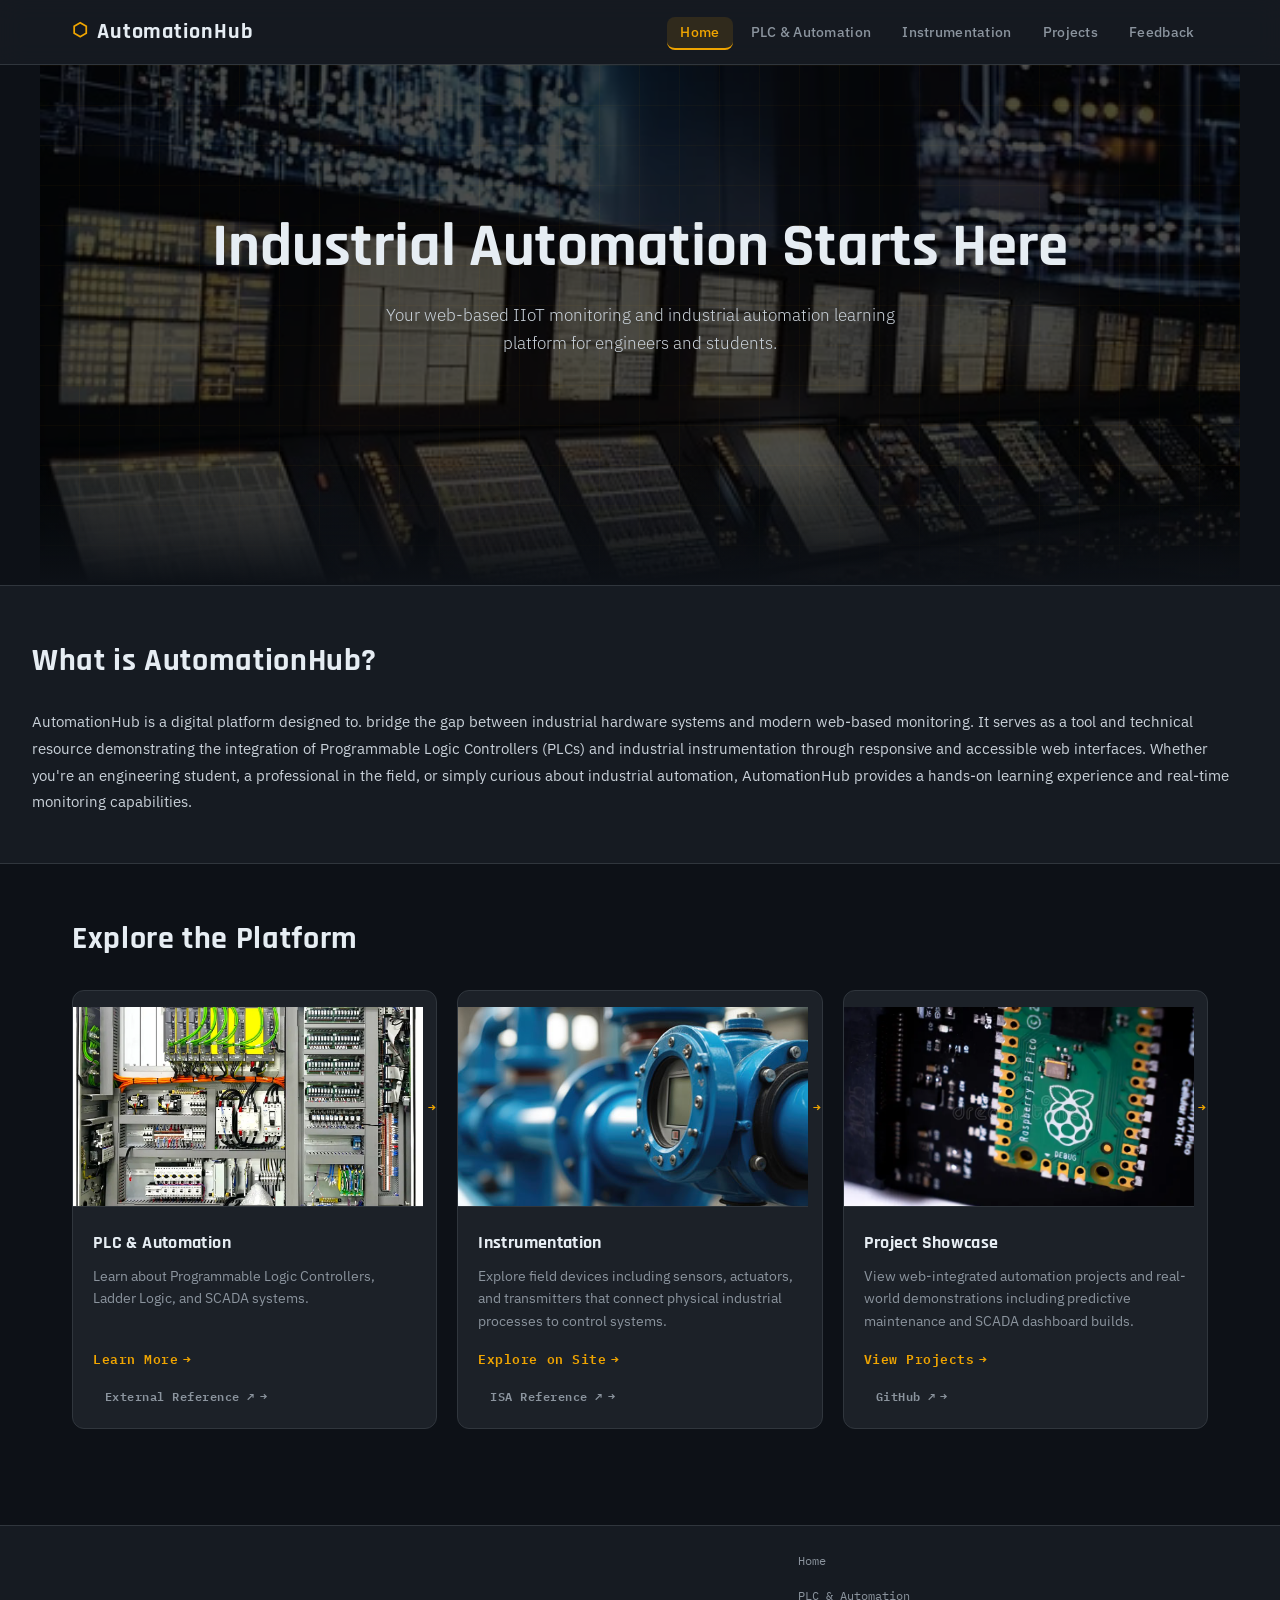
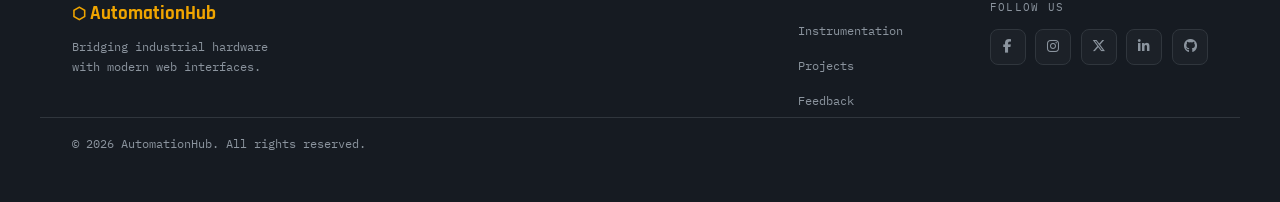
==== commit 4d57cece: "Update instrumentation and project showcase sections" ====
--- a/index.html
+++ b/index.html
@@ -65,18 +65,41 @@
 
 
                     <article class="card">
-                        <img src="assets/images/instrumentation.jpg" alt="Instrumentation Icon" width="80" height="80">
-                        <h3>Instrumentation</h3>
-                        <p>Explore field devices including sensors, actuators, and transmitters.</p>
-                        <a href="instrumentation.html">Learn More</a>
-                    </article>
+  <a href="https://www.isa.org/standards-and-publications/isa-publications/intech-magazine"
+     target="_blank" rel="noopener noreferrer"
+     aria-label="Read ISA InTech magazine on instrumentation — opens in new tab">
+    <img src="assets/images/instrumentation.jpg"
+         alt="Industrial sensors and instrumentation devices"
+         width="400" height="200" loading="lazy">
+  </a>
+  <div class="card-body">
+    <h3>Instrumentation</h3>
+    <p>Explore field devices including sensors, actuators, and transmitters
+    that connect physical industrial processes to control systems.</p>
+    <a href="instrumentation.html">Explore on Site</a>
+    <a href="https://www.isa.org" target="_blank" rel="noopener noreferrer"
+       style="margin-left:.75rem;font-size:.78rem;color:var(--muted)">ISA Reference ↗</a>
+  </div>
+</article>
 
                     <article class="card">
-                        <img src="assets/images/projects-cover.jpg" alt="Project Showcase Icon" width="80" height="80">
-                        <h3>Project Showcase</h3>
-                        <p>View web-integrated automation projects and real-world demonstrations.</p>
-                        <a href="projects.html">Learn More</a>
-                    </article>
+  <a href="https://github.com/schrodingers-word"
+     target="_blank" rel="noopener noreferrer"
+     aria-label="View AutomationHub projects on GitHub — opens in new tab">
+    <img src="assets/images/projects-cover.jpg"
+         alt="Circuit board and microcontroller project setup"
+         width="400" height="200" loading="lazy">
+  </a>
+  <div class="card-body">
+    <h3>Project Showcase</h3>
+    <p>View web-integrated automation projects and real-world demonstrations
+    including predictive maintenance and SCADA dashboard builds.</p>
+    <a href="projects.html">View Projects</a>
+    <a href="https://github.com/schrodingers-word" target="_blank"
+       rel="noopener noreferrer"
+       style="margin-left:.75rem;font-size:.78rem;color:var(--muted)">GitHub ↗</a>
+  </div>
+</article>
                 </div>
             </section>
 
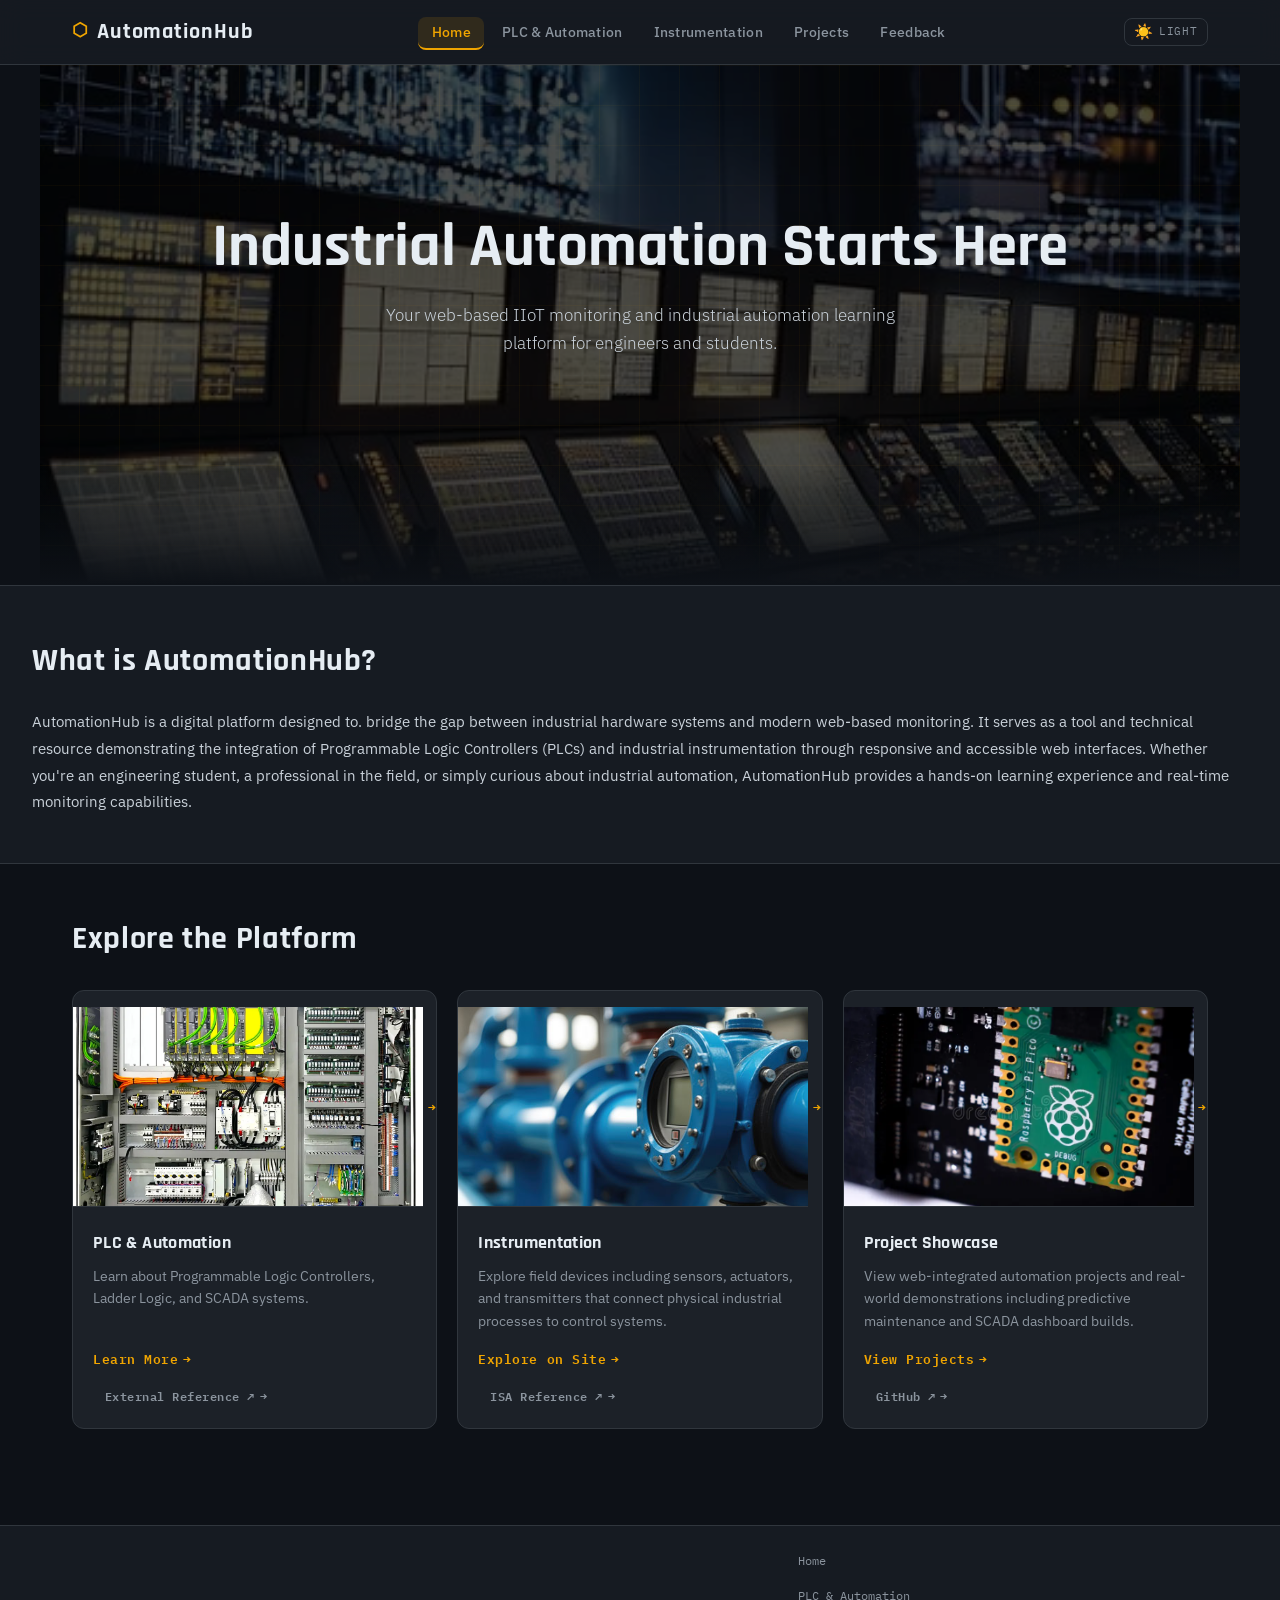
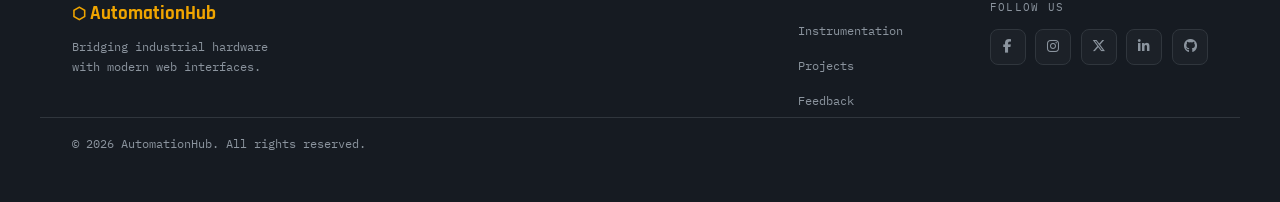
==== commit b05c12da: "Refactor navigation structure in index.html" ====
--- a/index.html
+++ b/index.html
@@ -11,19 +11,33 @@
 <body>
 
         <header>
-            <nav>
-                <div class="navlogo">
-                    <a href="index.html">AutomationHub </a>
-                </div>
-                <ul class="navlinks">
-                    <li><a href="index.html" class="active">Home</a></li>
-                    <li><a href="plc.html">PLC &amp; Automation</a></li>
-                    <li><a href="instrumentation.html">Instrumentation</a></li>
-                    <li><a href="projects.html">Projects</a></li>
-                    <li><a href="feedback.html">Feedback</a></li>
-                </ul>
+           <nav>
+  <div class="navlogo">
+    <a href="index.html">AutomationHub </a>
+  </div>
+  
+  <button class="nav-toggle" aria-expanded="false"
+          aria-controls="navlinks" aria-label="Toggle navigation menu">
+    <span></span><span></span><span></span>
+  </button>
+  
+  <ul class="navlinks" id="navlinks" role="list">
+    <li><a href="index.html" class="active">Home</a></li>
+    <li><a href="plc.html">PLC &amp; Automation</a></li>
+    <li><a href="instrumentation.html">Instrumentation</a></li>
+    <li><a href="projects.html">Projects</a></li>
+    <li><a href="feedback.html">Feedback</a></li>
+  </ul>
 
-            </nav>
+  <button class="theme-toggle"
+          id="themeToggle"
+          aria-label="Switch to light mode"
+          title="Toggle light/dark mode">
+    <span id="themeIcon">☀️</span>
+    <span class="toggle-label" id="themeLabel">Light</span>
+  </button>
+</nav>
+
 
         </header>
 
--- a/assets/css/style.css
+++ b/assets/css/style.css
@@ -33,6 +33,63 @@
   --transition: 0.2s ease;
   --shadow:     0 4px 24px rgba(0,0,0,0.4);
 }
+/* ── LIGHT MODE VARIABLES ── */
+[data-theme="light"] {
+  --bg:         #f5f7fa;
+  --surface:    #ffffff;
+  --card:       #eef1f5;
+  --card-hover: #e4e8ef;
+  --border:     #d0d7de;
+  --border-2:   #b8c0cc;
+  --accent:     #d4890a;
+  --accent-2:   #b8750a;
+  --accent-dim: rgba(212,137,10,0.1);
+  --blue-light: #0969da;
+  --green:      #1a7f37;
+  --red:        #cf222e;
+  --text:       #0d1117;
+  --text-2:     #24292f;
+  --muted:      #57606a;
+}
+
+/* Hero image needs more brightness in light mode */
+[data-theme="light"] .hero-img {
+  filter: brightness(0.45) saturate(0.6);
+}
+
+/* Navbar needs solid background in light mode */
+[data-theme="light"] header {
+  background: rgba(255,255,255,0.95);
+}
+
+/* Theme toggle button */
+.theme-toggle {
+  background: none;
+  border: 1px solid var(--border);
+  border-radius: var(--radius);
+  color: var(--muted);
+  cursor: pointer;
+  padding: .35rem .6rem;
+  font-size: .95rem;
+  line-height: 1;
+  transition: all var(--transition);
+  display: flex;
+  align-items: center;
+  gap: .35rem;
+}
+
+.theme-toggle:hover {
+  border-color: var(--accent);
+  color: var(--accent);
+  background: var(--accent-dim);
+}
+
+.theme-toggle .toggle-label {
+  font-family: var(--font-mono);
+  font-size: .7rem;
+  letter-spacing: .06em;
+  text-transform: uppercase;
+}
 
 /* ── RESET & BASE ── */
 *, *::before, *::after {
@@ -1132,3 +1189,17 @@
   }
   .social-icons { flex-wrap: wrap; }
 }
+/* Clickable image hover effect */
+a img {
+  transition: opacity 0.2s ease, transform 0.2s ease;
+}
+a:hover img {
+  opacity: 0.88;
+  transform: scale(1.01);
+}
+figcaption a {
+  color: var(--blue-light);
+  font-size: .72rem;
+  font-family: var(--font-mono);
+}
+figcaption a:hover { color: var(--accent); }
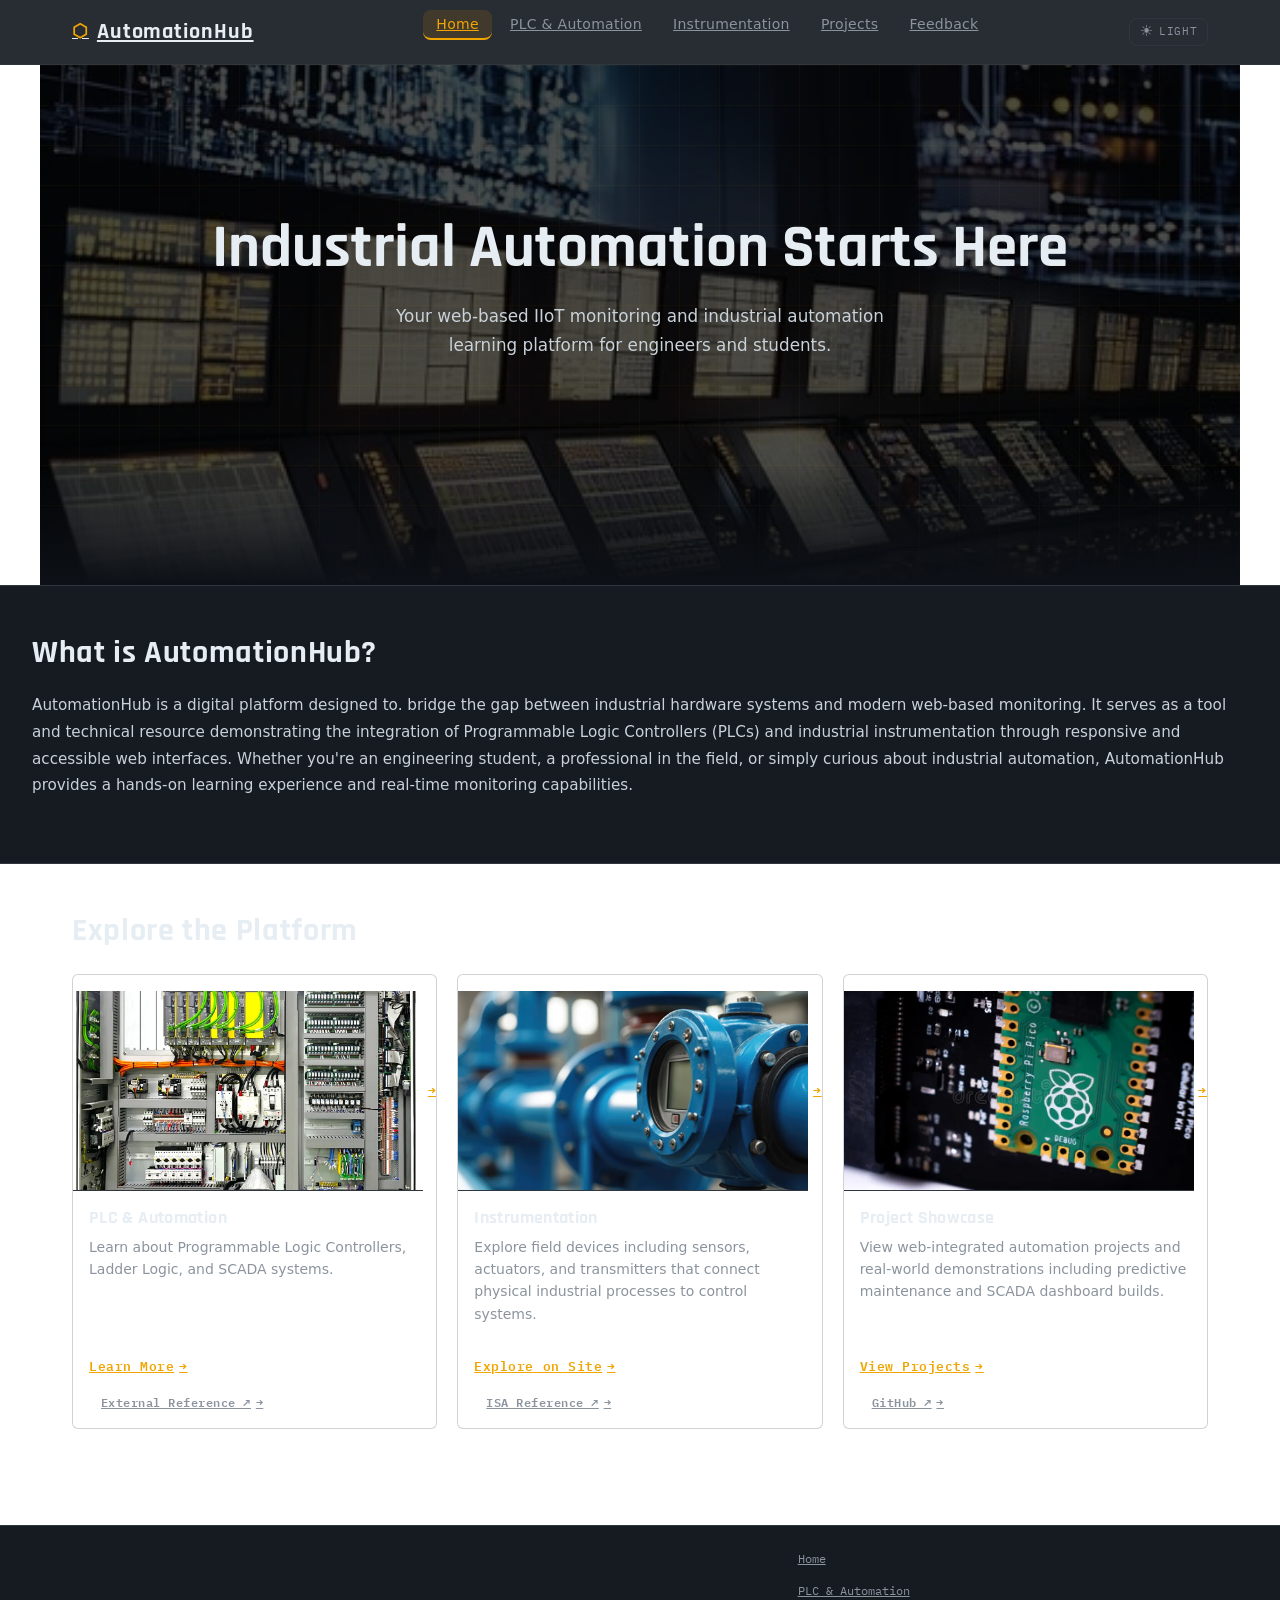
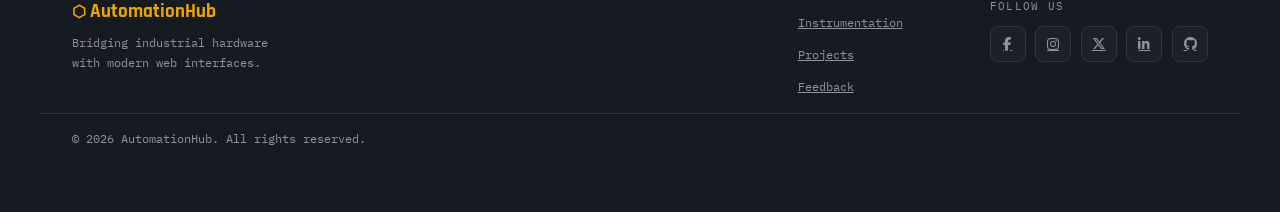
==== commit e6c1d0a6: "Add Bootstrap CSS link to index.html" ====
--- a/index.html
+++ b/index.html
@@ -7,6 +7,7 @@
     <title>AutomationHub | Home </title>
     <link rel="stylesheet" href="assets/css/style.css">
     <link rel="stylesheet" href="https://cdnjs.cloudflare.com/ajax/libs/font-awesome/6.5.0/css/all.min.css">
+    <link rel="stylesheet" href="https://cdn.jsdelivr.net/npm/bootstrap@5.3.3/dist/css/bootstrap.min.css">
 </head>
 <body>
 
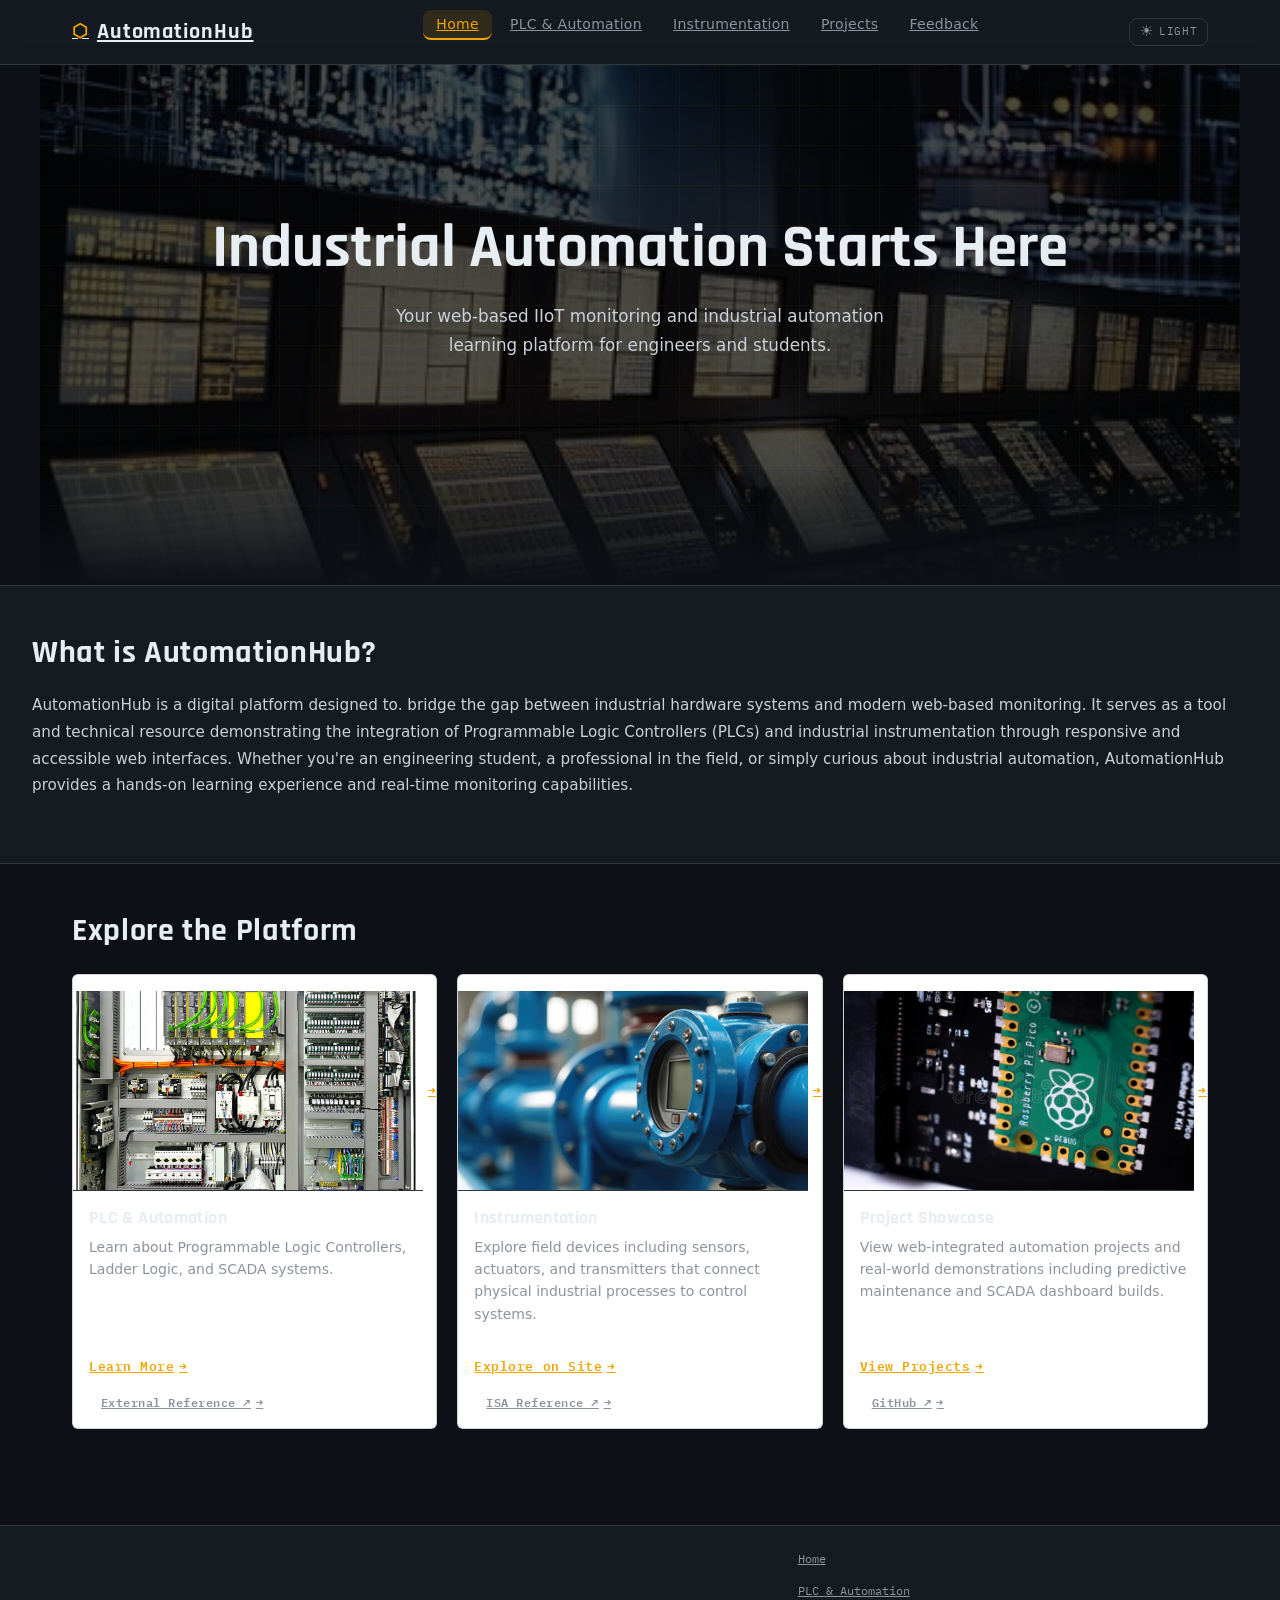
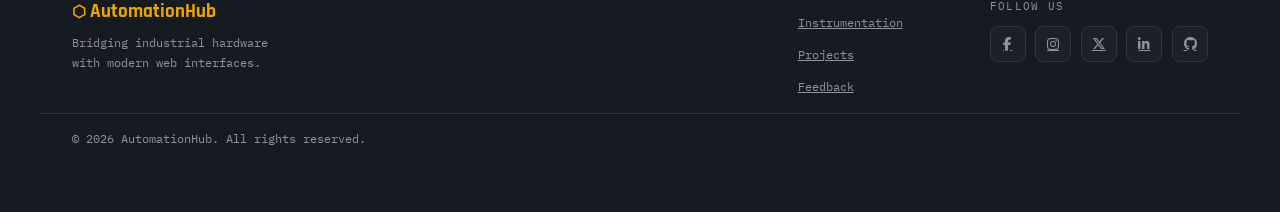
==== commit be34ba1e: "Reorder Font Awesome stylesheet link in index.html" ====
--- a/index.html
+++ b/index.html
@@ -6,8 +6,9 @@
     <meta name="description" content="AutomationHub - A web based IIoT monitoring and industrial automation learning platform">
     <title>AutomationHub | Home </title>
     <link rel="stylesheet" href="assets/css/style.css">
+    <link rel="stylesheet" href="https://cdn.jsdelivr.net/npm/bootstrap@5.3.3/dist/css/bootstrap.min.css">
     <link rel="stylesheet" href="https://cdnjs.cloudflare.com/ajax/libs/font-awesome/6.5.0/css/all.min.css">
-    <link rel="stylesheet" href="https://cdn.jsdelivr.net/npm/bootstrap@5.3.3/dist/css/bootstrap.min.css">
+   
 </head>
 <body>
 
--- a/assets/css/style.css
+++ b/assets/css/style.css
@@ -5,7 +5,10 @@
 ═══════════════════════════════════════════════════════════════ */
 
 @import url('https://fonts.googleapis.com/css2?family=Rajdhani:wght@400;500;600;700&family=IBM+Plex+Sans:wght@300;400;500;600&family=IBM+Plex+Mono:wght@400;500&display=swap');
-
+body {
+  background-color: var(--bg) !important;
+  color: var(--text) !important;
+}
 /* ── VARIABLES ── */
 :root {
   --bg:         #0d1117;
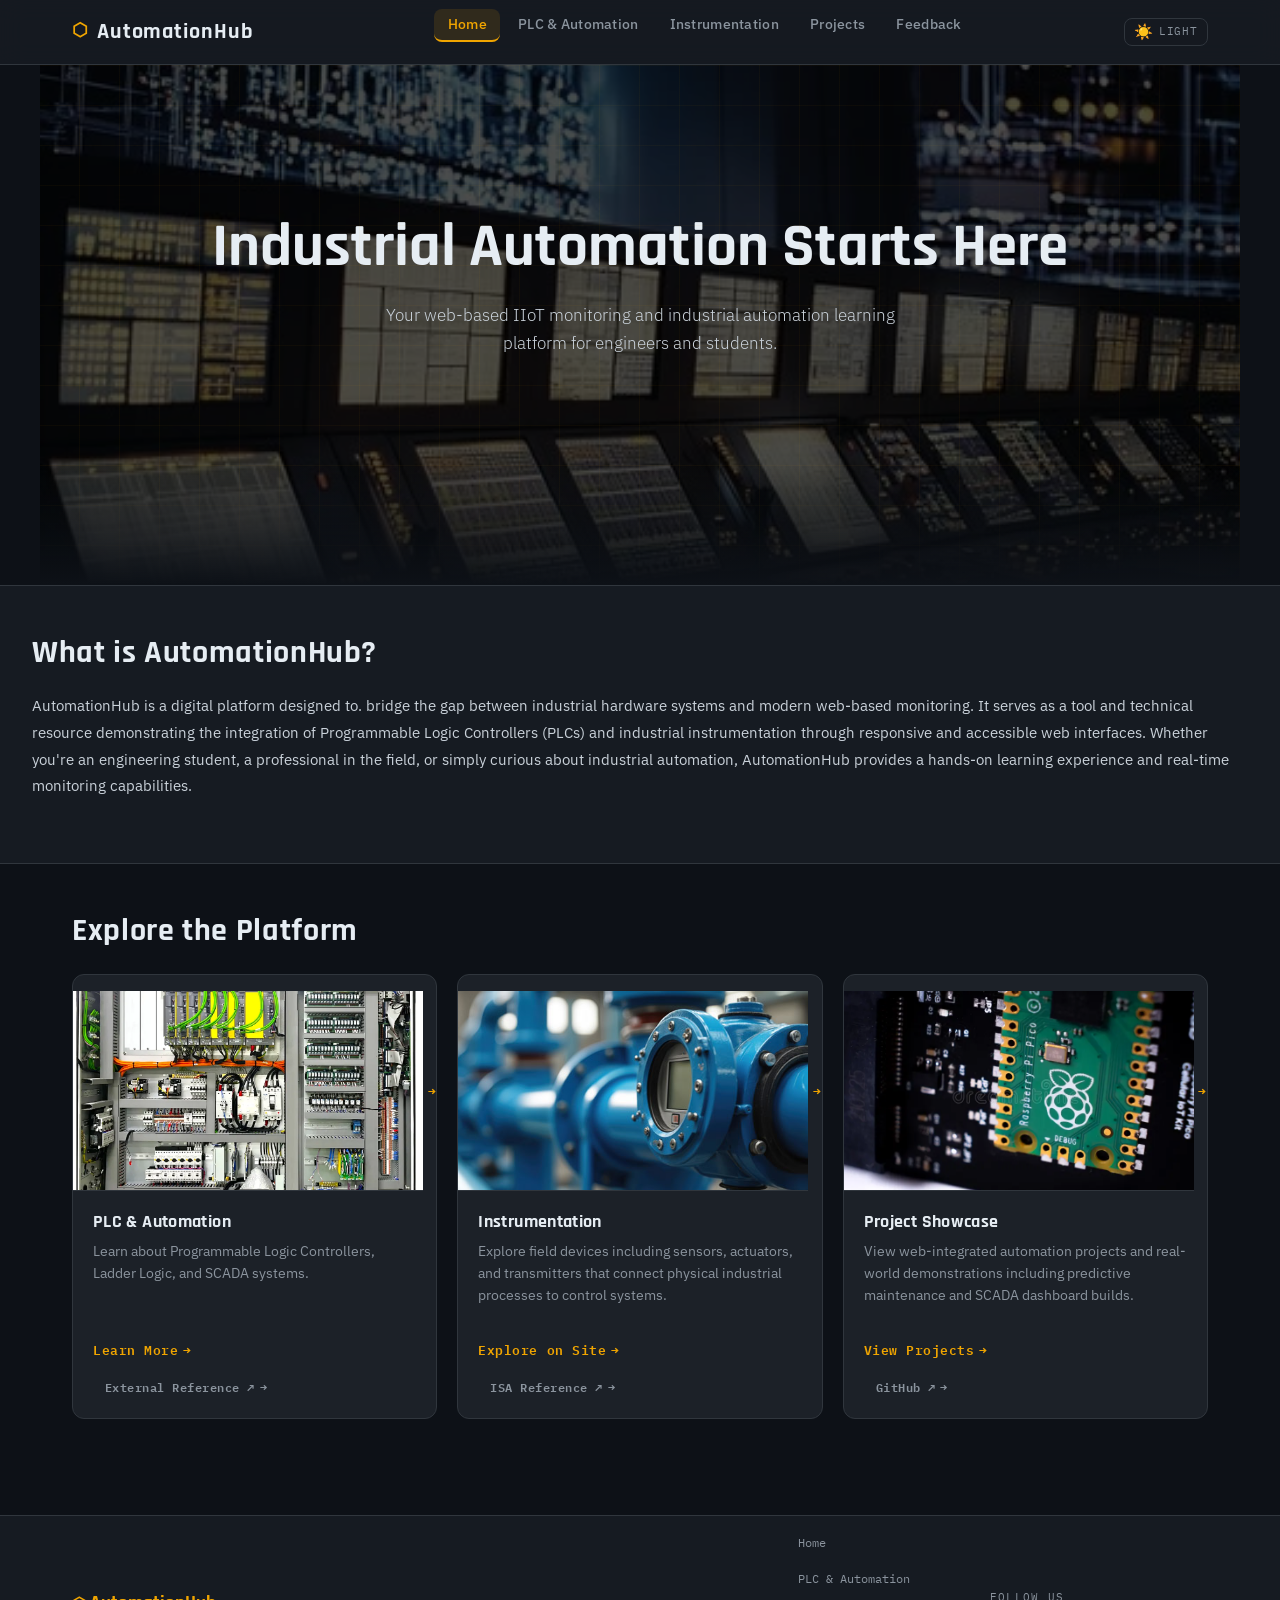
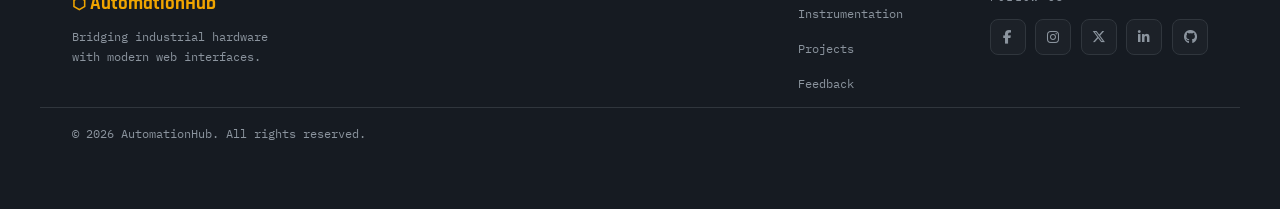
==== commit 4be43f6d: "Add stylesheet link to index.html" ====
--- a/index.html
+++ b/index.html
@@ -5,8 +5,8 @@
     <meta name="viewport" content="width=device-width, initial-scale=1.0">
     <meta name="description" content="AutomationHub - A web based IIoT monitoring and industrial automation learning platform">
     <title>AutomationHub | Home </title>
+    <link rel="stylesheet" href="https://cdn.jsdelivr.net/npm/bootstrap@5.3.3/dist/css/bootstrap.min.css">
     <link rel="stylesheet" href="assets/css/style.css">
-    <link rel="stylesheet" href="https://cdn.jsdelivr.net/npm/bootstrap@5.3.3/dist/css/bootstrap.min.css">
     <link rel="stylesheet" href="https://cdnjs.cloudflare.com/ajax/libs/font-awesome/6.5.0/css/all.min.css">
    
 </head>
